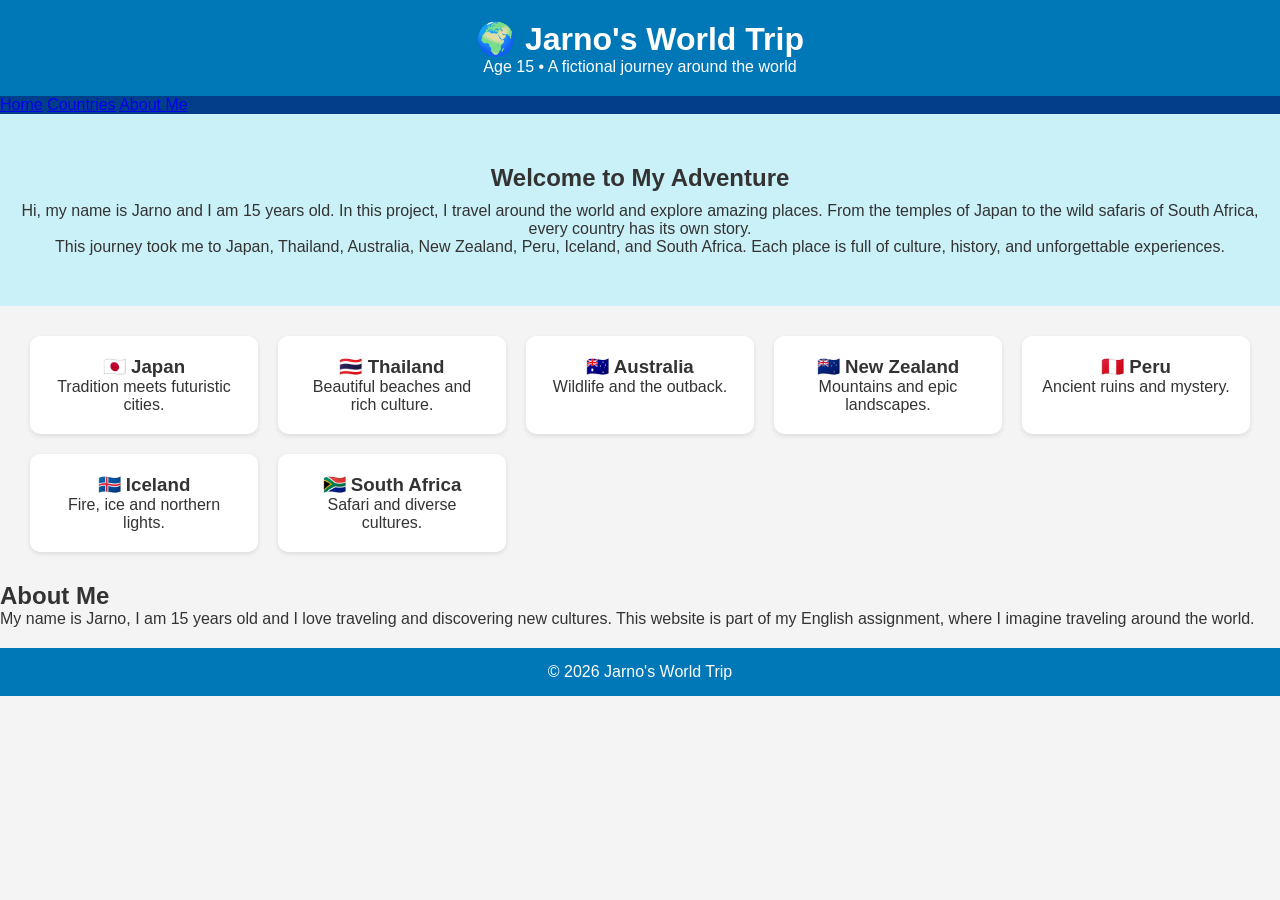
==== index.html @ e35e6f3f "Update index.html" ====
<!DOCTYPE html>
<html lang="en">
<head>
  <meta charset="UTF-8" />
  <meta name="viewport" content="width=device-width, initial-scale=1.0" />
  <title>Jarno's World Trip</title>
  <link rel="stylesheet" href="style.css" />
</head>
<body>

<header class="header">
  <h1>🌍 Jarno's World Trip</h1>
  <p>Age 15 • A fictional journey around the world</p>
</header>

<nav class="navbar">
  <a href="#">Home</a>
  <a href="#countries">Countries</a>
  <a href="#about">About Me</a>
</nav>

<section class="hero">
  <div class="hero-text">
    <h2>Welcome to My Adventure</h2>
    <p>
      Hi, my name is Jarno and I am 15 years old. In this project, I travel around the world and explore amazing places.
      From the temples of Japan to the wild safaris of South Africa, every country has its own story.
    </p>
    <p>
      This journey took me to Japan, Thailand, Australia, New Zealand, Peru, Iceland, and South Africa.
      Each place is full of culture, history, and unforgettable experiences.
    </p>
  </div>
</section>

<section id="countries" class="countries">
  <div class="card">
    <h3>🇯🇵 Japan</h3>
    <p>Tradition meets futuristic cities.</p>
  </div>

  <div class="card">
    <h3>🇹🇭 Thailand</h3>
    <p>Beautiful beaches and rich culture.</p>
  </div>

  <div class="card">
    <h3>🇦🇺 Australia</h3>
    <p>Wildlife and the outback.</p>
  </div>

  <div class="card">
    <h3>🇳🇿 New Zealand</h3>
    <p>Mountains and epic landscapes.</p>
  </div>

  <div class="card">
    <h3>🇵🇪 Peru</h3>
    <p>Ancient ruins and mystery.</p>
  </div>

  <div class="card">
    <h3>🇮🇸 Iceland</h3>
    <p>Fire, ice and northern lights.</p>
  </div>

  <div class="card">
    <h3>🇿🇦 South Africa</h3>
    <p>Safari and diverse cultures.</p>
  </div>
</section>

<section id="about" class="about">
  <h2>About Me</h2>
  <p>
    My name is Jarno, I am 15 years old and I love traveling and discovering new cultures.
    This website is part of my English assignment, where I imagine traveling around the world.
  </p>
</section>

<footer>
  <p>© 2026 Jarno's World Trip</p>
</footer>

</body>
</html>
---- style.css ----
* {
    margin: 0;
    padding: 0;
    box-sizing: border-box;
    font-family: Arial, sans-serif;
}

body {
    background-color: #f4f4f4;
    color: #333;
}

header {
    background: #0077b6;
    color: white;
    text-align: center;
    padding: 20px;
}

nav {
    background: #023e8a;
}

nav ul {
    display: flex;
    flex-wrap: wrap;
    justify-content: center;
    list-style: none;
}

nav ul li {
    margin: 10px;
}

nav ul li a {
    color: white;
    text-decoration: none;
    font-weight: bold;
}

nav ul li a:hover {
    text-decoration: underline;
}

.hero {
    text-align: center;
    padding: 50px 20px;
    background: #caf0f8;
}

.hero h2 {
    margin-bottom: 10px;
}

.countries {
    display: grid;
    grid-template-columns: repeat(auto-fit, minmax(200px, 1fr));
    gap: 20px;
    padding: 30px;
}

.card {
    background: white;
    padding: 20px;
    border-radius: 10px;
    box-shadow: 0 2px 5px rgba(0,0,0,0.1);
    text-align: center;
    transition: transform 0.2s;
}

.card:hover {
    transform: scale(1.05);
}

footer {
    text-align: center;
    padding: 15px;
    background: #0077b6;
    color: white;
    margin-top: 20px;
}
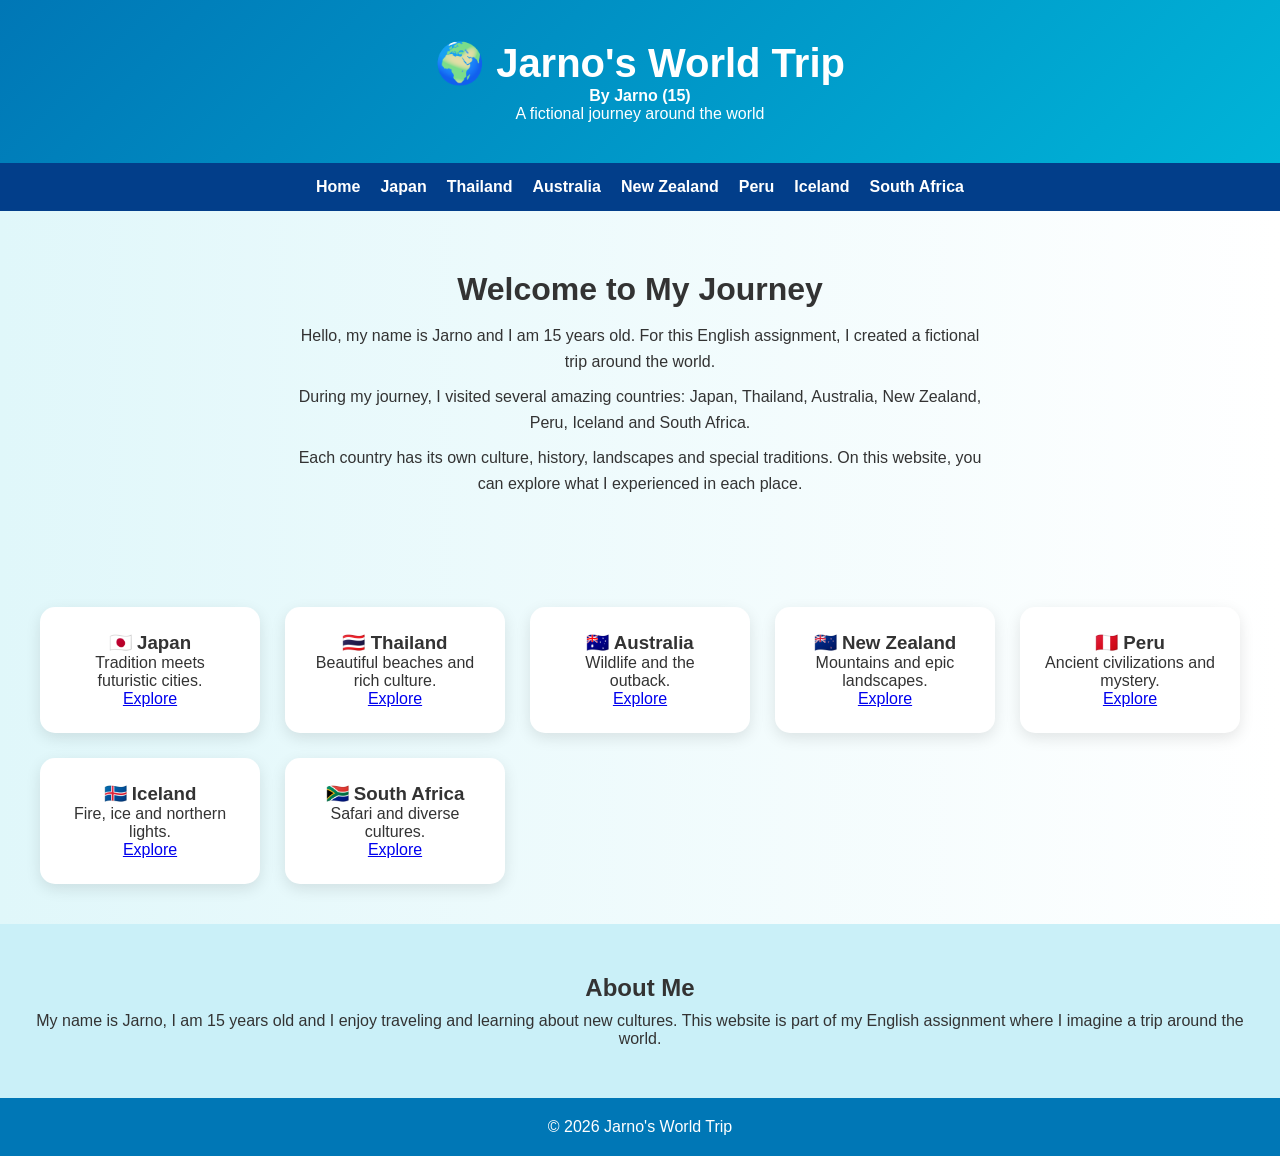
==== commit d96bfe6b: "Update index.html" ====
--- a/index.html
+++ b/index.html
@@ -1,80 +1,102 @@
 <!DOCTYPE html>
 <html lang="en">
 <head>
-  <meta charset="UTF-8" />
-  <meta name="viewport" content="width=device-width, initial-scale=1.0" />
+  <meta charset="UTF-8">
+  <meta name="viewport" content="width=device-width, initial-scale=1.0">
   <title>Jarno's World Trip</title>
-  <link rel="stylesheet" href="style.css" />
+  <link rel="stylesheet" href="style.css">
 </head>
 <body>
 
 <header class="header">
   <h1>🌍 Jarno's World Trip</h1>
-  <p>Age 15 • A fictional journey around the world</p>
+  <p><strong>By Jarno (15)</strong></p>
+  <p>A fictional journey around the world</p>
 </header>
 
 <nav class="navbar">
-  <a href="#">Home</a>
-  <a href="#countries">Countries</a>
-  <a href="#about">About Me</a>
+  <a href="/">Home</a>
+  <a href="japan/">Japan</a>
+  <a href="thailand/">Thailand</a>
+  <a href="australia/">Australia</a>
+  <a href="newzealand/">New Zealand</a>
+  <a href="peru/">Peru</a>
+  <a href="iceland/">Iceland</a>
+  <a href="southafrica/">South Africa</a>
 </nav>
 
 <section class="hero">
   <div class="hero-text">
-    <h2>Welcome to My Adventure</h2>
+    <h2>Welcome to My Journey</h2>
+    
     <p>
-      Hi, my name is Jarno and I am 15 years old. In this project, I travel around the world and explore amazing places.
-      From the temples of Japan to the wild safaris of South Africa, every country has its own story.
+      Hello, my name is Jarno and I am 15 years old. 
+      For this English assignment, I created a fictional trip around the world.
     </p>
+
     <p>
-      This journey took me to Japan, Thailand, Australia, New Zealand, Peru, Iceland, and South Africa.
-      Each place is full of culture, history, and unforgettable experiences.
+      During my journey, I visited several amazing countries: Japan, Thailand, Australia, 
+      New Zealand, Peru, Iceland and South Africa.
+    </p>
+
+    <p>
+      Each country has its own culture, history, landscapes and special traditions. 
+      On this website, you can explore what I experienced in each place.
     </p>
   </div>
 </section>
 
-<section id="countries" class="countries">
+<section class="countries">
+
   <div class="card">
     <h3>🇯🇵 Japan</h3>
     <p>Tradition meets futuristic cities.</p>
+    <a href="japan/" class="btn">Explore</a>
   </div>
 
   <div class="card">
     <h3>🇹🇭 Thailand</h3>
     <p>Beautiful beaches and rich culture.</p>
+    <a href="thailand/" class="btn">Explore</a>
   </div>
 
   <div class="card">
     <h3>🇦🇺 Australia</h3>
     <p>Wildlife and the outback.</p>
+    <a href="australia/" class="btn">Explore</a>
   </div>
 
   <div class="card">
     <h3>🇳🇿 New Zealand</h3>
     <p>Mountains and epic landscapes.</p>
+    <a href="newzealand/" class="btn">Explore</a>
   </div>
 
   <div class="card">
     <h3>🇵🇪 Peru</h3>
-    <p>Ancient ruins and mystery.</p>
+    <p>Ancient civilizations and mystery.</p>
+    <a href="peru/" class="btn">Explore</a>
   </div>
 
   <div class="card">
     <h3>🇮🇸 Iceland</h3>
     <p>Fire, ice and northern lights.</p>
+    <a href="iceland/" class="btn">Explore</a>
   </div>
 
   <div class="card">
     <h3>🇿🇦 South Africa</h3>
     <p>Safari and diverse cultures.</p>
+    <a href="southafrica/" class="btn">Explore</a>
   </div>
+
 </section>
 
-<section id="about" class="about">
+<section class="about">
   <h2>About Me</h2>
   <p>
-    My name is Jarno, I am 15 years old and I love traveling and discovering new cultures.
-    This website is part of my English assignment, where I imagine traveling around the world.
+    My name is Jarno, I am 15 years old and I enjoy traveling and learning about new cultures.
+    This website is part of my English assignment where I imagine a trip around the world.
   </p>
 </section>
 
--- a/style.css
+++ b/style.css
@@ -1,81 +1,99 @@
 * {
-    margin: 0;
-    padding: 0;
-    box-sizing: border-box;
-    font-family: Arial, sans-serif;
+  margin: 0;
+  padding: 0;
+  box-sizing: border-box;
+  font-family: 'Segoe UI', Tahoma, Geneva, Verdana, sans-serif;
 }
 
 body {
-    background-color: #f4f4f4;
-    color: #333;
+  background: linear-gradient(to right, #e0f7fa, #ffffff);
+  color: #333;
 }
 
-header {
-    background: #0077b6;
-    color: white;
-    text-align: center;
-    padding: 20px;
+.header {
+  background: linear-gradient(135deg, #0077b6, #00b4d8);
+  color: white;
+  text-align: center;
+  padding: 40px 20px;
 }
 
-nav {
-    background: #023e8a;
+.header h1 {
+  font-size: 2.5rem;
 }
 
-nav ul {
-    display: flex;
-    flex-wrap: wrap;
-    justify-content: center;
-    list-style: none;
+.navbar {
+  display: flex;
+  justify-content: center;
+  gap: 20px;
+  background: #023e8a;
+  padding: 15px;
 }
 
-nav ul li {
-    margin: 10px;
+.navbar a {
+  color: white;
+  text-decoration: none;
+  font-weight: bold;
+  transition: 0.3s;
 }
 
-nav ul li a {
-    color: white;
-    text-decoration: none;
-    font-weight: bold;
-}
-
-nav ul li a:hover {
-    text-decoration: underline;
+.navbar a:hover {
+  color: #90e0ef;
 }
 
 .hero {
-    text-align: center;
-    padding: 50px 20px;
-    background: #caf0f8;
+  padding: 60px 20px;
+  text-align: center;
+}
+
+.hero-text {
+  max-width: 700px;
+  margin: auto;
 }
 
 .hero h2 {
-    margin-bottom: 10px;
+  font-size: 2rem;
+  margin-bottom: 15px;
+}
+
+.hero p {
+  margin-bottom: 10px;
+  line-height: 1.6;
 }
 
 .countries {
-    display: grid;
-    grid-template-columns: repeat(auto-fit, minmax(200px, 1fr));
-    gap: 20px;
-    padding: 30px;
+  display: grid;
+  grid-template-columns: repeat(auto-fit, minmax(220px, 1fr));
+  gap: 25px;
+  padding: 40px;
 }
 
 .card {
-    background: white;
-    padding: 20px;
-    border-radius: 10px;
-    box-shadow: 0 2px 5px rgba(0,0,0,0.1);
-    text-align: center;
-    transition: transform 0.2s;
+  background: white;
+  padding: 25px;
+  border-radius: 15px;
+  text-align: center;
+  box-shadow: 0 5px 15px rgba(0,0,0,0.1);
+  transition: all 0.3s ease;
 }
 
 .card:hover {
-    transform: scale(1.05);
+  transform: translateY(-10px) scale(1.03);
+  box-shadow: 0 10px 25px rgba(0,0,0,0.2);
+}
+
+.about {
+  text-align: center;
+  padding: 50px 20px;
+  background: #caf0f8;
+}
+
+.about h2 {
+  margin-bottom: 10px;
 }
 
 footer {
-    text-align: center;
-    padding: 15px;
-    background: #0077b6;
-    color: white;
-    margin-top: 20px;
+  text-align: center;
+  padding: 20px;
+  background: #0077b6;
+  color: white;
 }
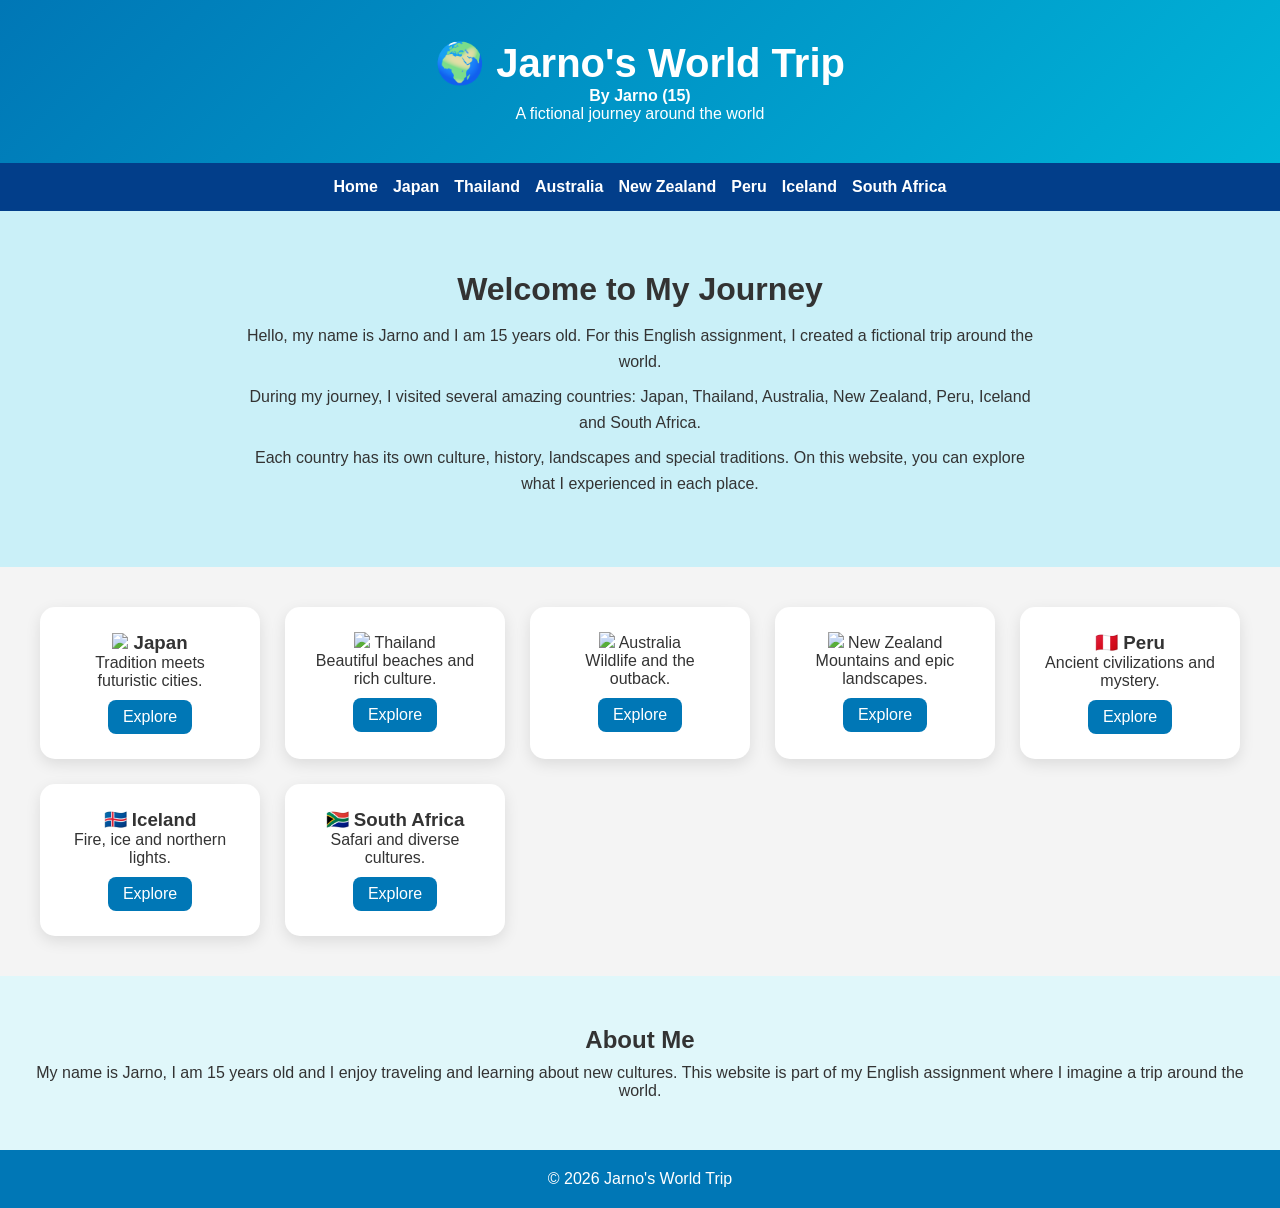
==== commit bd390fec: "Update index.html" ====
--- a/index.html
+++ b/index.html
@@ -49,25 +49,25 @@
 <section class="countries">
 
   <div class="card">
-    <h3>🇯🇵 Japan</h3>
+    <h3><img src="https://flagcdn.com/w40/jp.png"> Japan</h3>
     <p>Tradition meets futuristic cities.</p>
     <a href="japan/" class="btn">Explore</a>
   </div>
 
   <div class="card">
-    <h3>🇹🇭 Thailand</h3>
+    <img src="https://flagcdn.com/w40/th.png"> Thailand</h3>
     <p>Beautiful beaches and rich culture.</p>
     <a href="thailand/" class="btn">Explore</a>
   </div>
 
   <div class="card">
-    <h3>🇦🇺 Australia</h3>
+    <img src="https://flagcdn.com/w40/au.png"> Australia</h3>
     <p>Wildlife and the outback.</p>
     <a href="australia/" class="btn">Explore</a>
   </div>
 
   <div class="card">
-    <h3>🇳🇿 New Zealand</h3>
+    <img src="https://flagcdn.com/w40/nz.png"> New Zealand</h3>
     <p>Mountains and epic landscapes.</p>
     <a href="newzealand/" class="btn">Explore</a>
   </div>
--- a/style.css
+++ b/style.css
@@ -1,3 +1,7 @@
+/* =========================
+   GENERAL RESET
+   ========================= */
+
 * {
   margin: 0;
   padding: 0;
@@ -6,9 +10,13 @@
 }
 
 body {
-  background: linear-gradient(to right, #e0f7fa, #ffffff);
   color: #333;
-}
+  background: #f4f4f4;
+}
+
+/* =========================
+   HEADER
+   ========================= */
 
 .header {
   background: linear-gradient(135deg, #0077b6, #00b4d8);
@@ -20,11 +28,16 @@
 .header h1 {
   font-size: 2.5rem;
 }
+
+/* =========================
+   NAVBAR
+   ========================= */
 
 .navbar {
   display: flex;
   justify-content: center;
-  gap: 20px;
+  flex-wrap: wrap;
+  gap: 15px;
   background: #023e8a;
   padding: 15px;
 }
@@ -40,13 +53,18 @@
   color: #90e0ef;
 }
 
+/* =========================
+   HERO SECTION
+   ========================= */
+
 .hero {
   padding: 60px 20px;
   text-align: center;
+  background: #caf0f8;
 }
 
 .hero-text {
-  max-width: 700px;
+  max-width: 800px;
   margin: auto;
 }
 
@@ -59,6 +77,10 @@
   margin-bottom: 10px;
   line-height: 1.6;
 }
+
+/* =========================
+   CARDS GRID
+   ========================= */
 
 .countries {
   display: grid;
@@ -77,23 +99,118 @@
 }
 
 .card:hover {
-  transform: translateY(-10px) scale(1.03);
-  box-shadow: 0 10px 25px rgba(0,0,0,0.2);
-}
+  transform: translateY(-10px);
+  box-shadow: 0 15px 30px rgba(0,0,0,0.2);
+}
+
+.card ul {
+  list-style: none;
+  margin-top: 10px;
+}
+
+.card li {
+  margin: 5px 0;
+}
+
+/* =========================
+   BUTTON
+   ========================= */
+
+.btn {
+  display: inline-block;
+  margin-top: 10px;
+  padding: 8px 15px;
+  background: #0077b6;
+  color: white;
+  border-radius: 8px;
+  text-decoration: none;
+  transition: 0.3s;
+}
+
+.btn:hover {
+  background: #023e8a;
+}
+
+/* =========================
+   ABOUT SECTION
+   ========================= */
 
 .about {
   text-align: center;
   padding: 50px 20px;
-  background: #caf0f8;
+  background: #e0f7fa;
 }
 
 .about h2 {
   margin-bottom: 10px;
 }
 
+/* =========================
+   FOOTER
+   ========================= */
+
 footer {
   text-align: center;
   padding: 20px;
   background: #0077b6;
   color: white;
 }
+
+/* =========================
+   JAPAN PAGE THEME
+   ========================= */
+
+.japan {
+  background: url("https://images.unsplash.com/photo-1503899036084-c55cdd92da26?auto=format&fit=crop&w=2000&q=80")
+    no-repeat center center fixed;
+  background-size: cover;
+}
+
+/* dark overlay */
+.japan::before {
+  content: "";
+  position: fixed;
+  top: 0;
+  left: 0;
+  width: 100%;
+  height: 100%;
+  background: rgba(0,0,0,0.55);
+  z-index: -1;
+}
+
+/* JAPAN HEADER */
+.japan .header {
+  background: rgba(179, 0, 0, 0.85);
+  backdrop-filter: blur(6px);
+}
+
+/* NAV TRANSPARANT */
+.japan .navbar {
+  background: rgba(2, 62, 138, 0.85);
+  backdrop-filter: blur(6px);
+}
+
+/* DIARY STYLE */
+.diary {
+  max-width: 850px;
+  margin: 50px auto;
+  padding: 30px;
+  background: rgba(255, 255, 255, 0.92);
+  border-radius: 15px;
+  line-height: 1.8;
+  box-shadow: 0 10px 30px rgba(0,0,0,0.3);
+  border-left: 6px solid #b30000;
+}
+
+/* JAPAN CARDS GLASS EFFECT */
+.japan .card {
+  background: rgba(255, 255, 255, 0.9);
+  backdrop-filter: blur(5px);
+  border-radius: 15px;
+  transition: 0.3s;
+}
+
+.japan .card:hover {
+  transform: translateY(-8px);
+  box-shadow: 0 15px 30px rgba(0,0,0,0.4);
+}
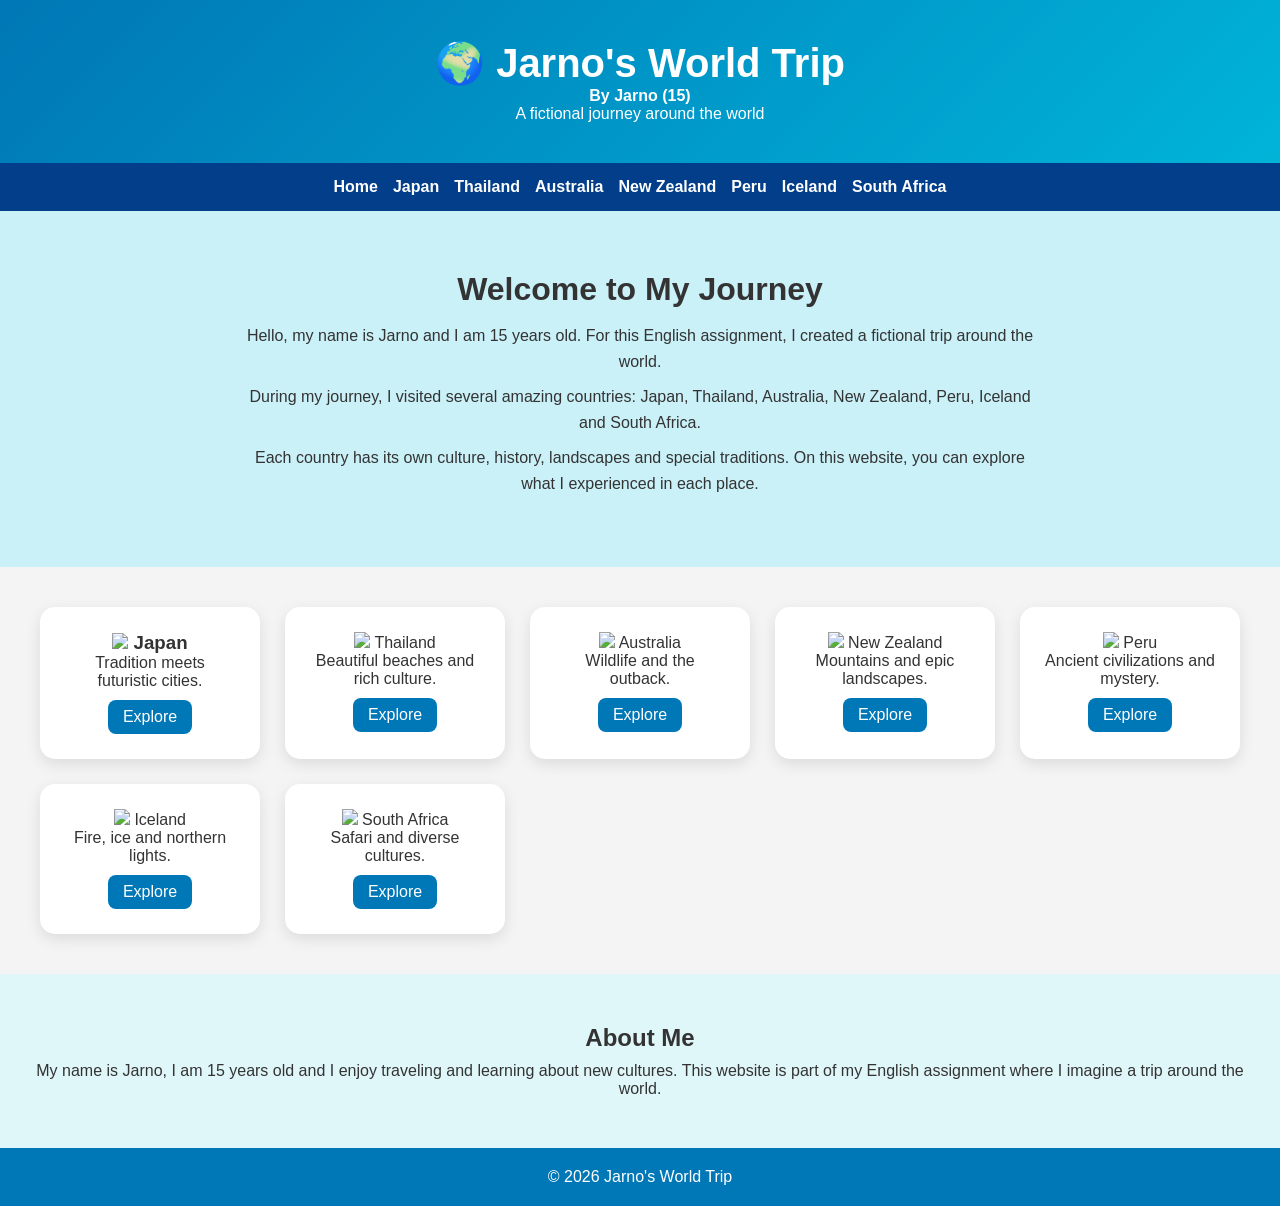
==== commit d89be553: "Update index.html" ====
--- a/index.html
+++ b/index.html
@@ -73,19 +73,19 @@
   </div>
 
   <div class="card">
-    <h3>🇵🇪 Peru</h3>
+    <img src="https://flagcdn.com/w40/pe.png"> Peru</h3>
     <p>Ancient civilizations and mystery.</p>
     <a href="peru/" class="btn">Explore</a>
   </div>
 
   <div class="card">
-    <h3>🇮🇸 Iceland</h3>
+    <img src="https://flagcdn.com/w40/is.png"> Iceland</h3>
     <p>Fire, ice and northern lights.</p>
     <a href="iceland/" class="btn">Explore</a>
   </div>
 
   <div class="card">
-    <h3>🇿🇦 South Africa</h3>
+    <img src="https://flagcdn.com/w40/za.png"> South Africa</h3>
     <p>Safari and diverse cultures.</p>
     <a href="southafrica/" class="btn">Explore</a>
   </div>
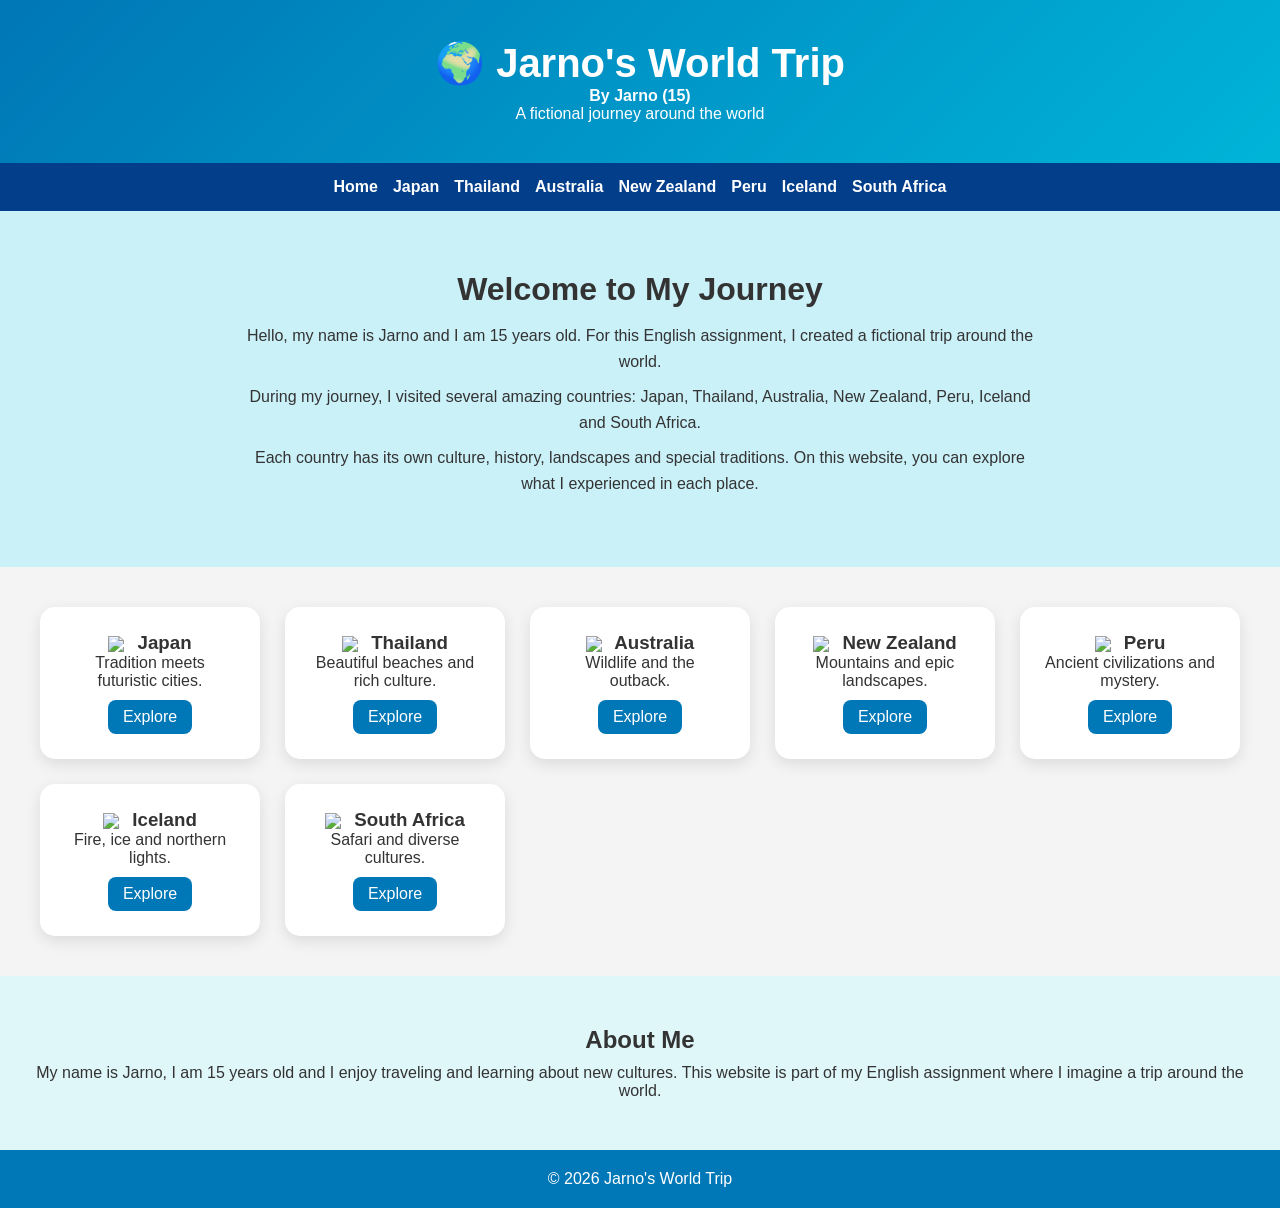
==== commit 0473446d: "Update index.html" ====
--- a/index.html
+++ b/index.html
@@ -55,37 +55,37 @@
   </div>
 
   <div class="card">
-    <img src="https://flagcdn.com/w40/th.png"> Thailand</h3>
+    <h3><img src="https://flagcdn.com/w40/th.png"> Thailand</h3>
     <p>Beautiful beaches and rich culture.</p>
     <a href="thailand/" class="btn">Explore</a>
   </div>
 
   <div class="card">
-    <img src="https://flagcdn.com/w40/au.png"> Australia</h3>
+    <h3><img src="https://flagcdn.com/w40/au.png"> Australia</h3>
     <p>Wildlife and the outback.</p>
     <a href="australia/" class="btn">Explore</a>
   </div>
 
   <div class="card">
-    <img src="https://flagcdn.com/w40/nz.png"> New Zealand</h3>
+    <h3><img src="https://flagcdn.com/w40/nz.png"> New Zealand</h3>
     <p>Mountains and epic landscapes.</p>
     <a href="newzealand/" class="btn">Explore</a>
   </div>
 
   <div class="card">
-    <img src="https://flagcdn.com/w40/pe.png"> Peru</h3>
+    <h3><img src="https://flagcdn.com/w40/pe.png"> Peru</h3>
     <p>Ancient civilizations and mystery.</p>
     <a href="peru/" class="btn">Explore</a>
   </div>
 
   <div class="card">
-    <img src="https://flagcdn.com/w40/is.png"> Iceland</h3>
+    <h3><img src="https://flagcdn.com/w40/is.png"> Iceland</h3>
     <p>Fire, ice and northern lights.</p>
     <a href="iceland/" class="btn">Explore</a>
   </div>
 
   <div class="card">
-    <img src="https://flagcdn.com/w40/za.png"> South Africa</h3>
+    <h3><img src="https://flagcdn.com/w40/za.png"> South Africa</h3>
     <p>Safari and diverse cultures.</p>
     <a href="southafrica/" class="btn">Explore</a>
   </div>
--- a/style.css
+++ b/style.css
@@ -214,3 +214,10 @@
   transform: translateY(-8px);
   box-shadow: 0 15px 30px rgba(0,0,0,0.4);
 }
+
+.card h3 img {
+  width: 24px;
+  height: auto;
+  margin-right: 8px;
+  vertical-align: middle;
+}
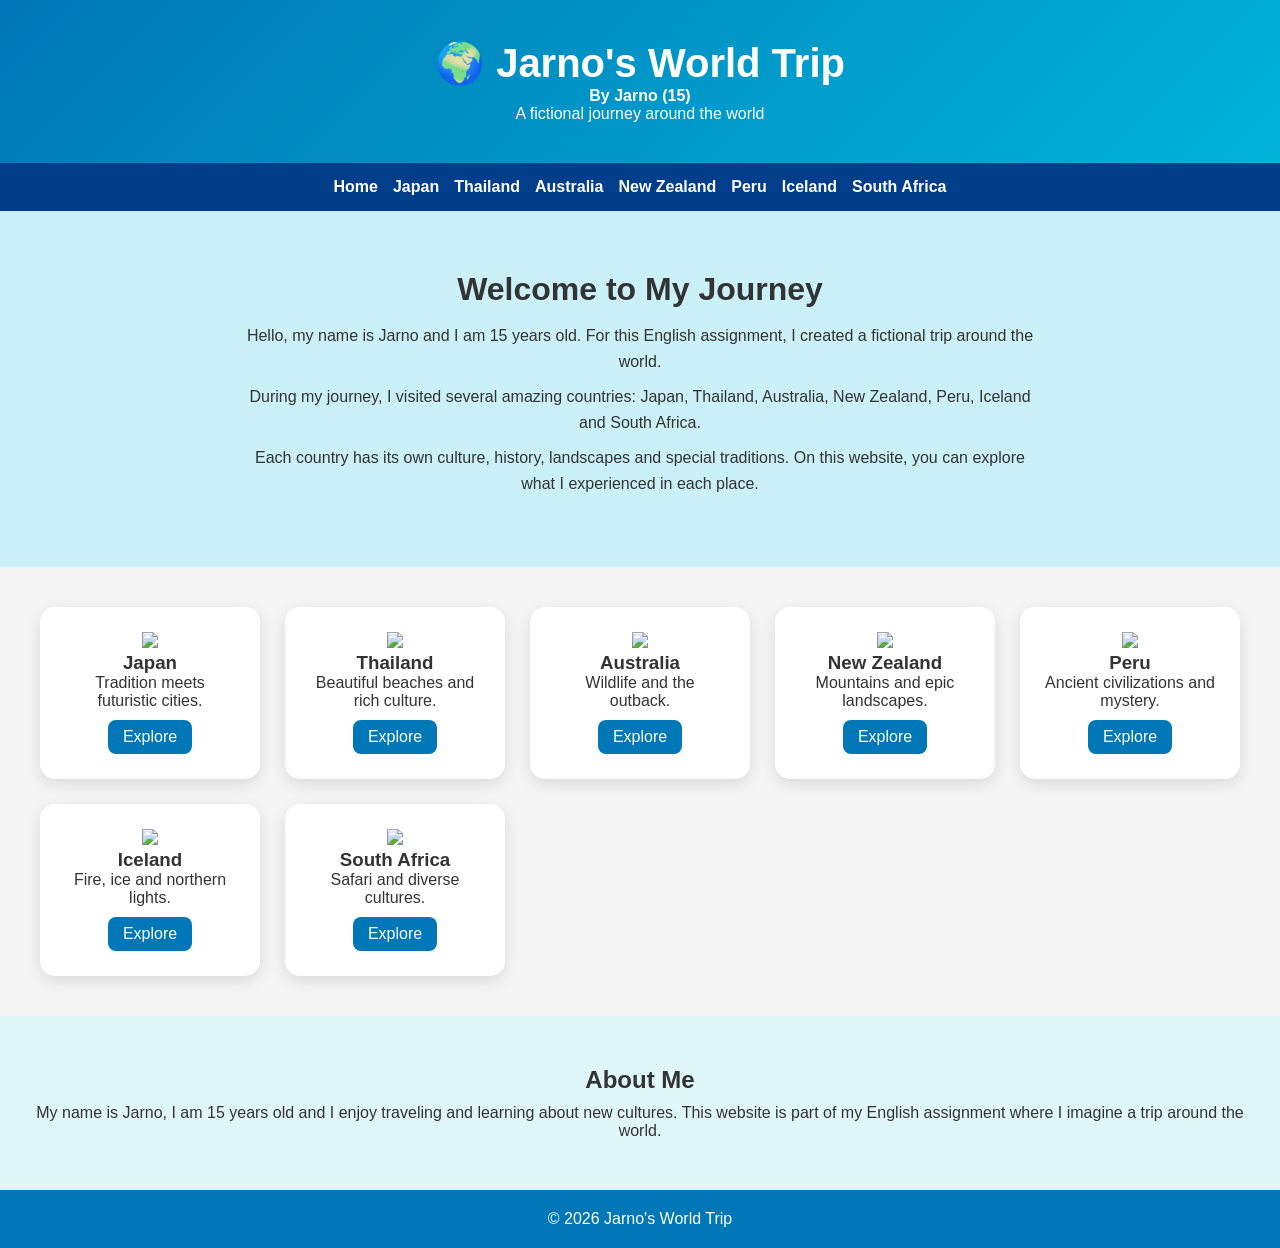
==== commit 9cd45b10: "Update index.html" ====
--- a/index.html
+++ b/index.html
@@ -15,7 +15,7 @@
 </header>
 
 <nav class="navbar">
-  <a href="/">Home</a>
+  <a href="index.html">Home</a>
   <a href="japan/">Japan</a>
   <a href="thailand/">Thailand</a>
   <a href="australia/">Australia</a>
@@ -28,19 +28,19 @@
 <section class="hero">
   <div class="hero-text">
     <h2>Welcome to My Journey</h2>
-    
+
     <p>
-      Hello, my name is Jarno and I am 15 years old. 
+      Hello, my name is Jarno and I am 15 years old.
       For this English assignment, I created a fictional trip around the world.
     </p>
 
     <p>
-      During my journey, I visited several amazing countries: Japan, Thailand, Australia, 
-      New Zealand, Peru, Iceland and South Africa.
+      During my journey, I visited several amazing countries:
+      Japan, Thailand, Australia, New Zealand, Peru, Iceland and South Africa.
     </p>
 
     <p>
-      Each country has its own culture, history, landscapes and special traditions. 
+      Each country has its own culture, history, landscapes and special traditions.
       On this website, you can explore what I experienced in each place.
     </p>
   </div>
@@ -49,43 +49,50 @@
 <section class="countries">
 
   <div class="card">
-    <h3><img src="https://flagcdn.com/w40/jp.png"> Japan</h3>
+    <img src="https://flagcdn.com/w80/jp.png" class="flag">
+    <h3>Japan</h3>
     <p>Tradition meets futuristic cities.</p>
     <a href="japan/" class="btn">Explore</a>
   </div>
 
   <div class="card">
-    <h3><img src="https://flagcdn.com/w40/th.png"> Thailand</h3>
+    <img src="https://flagcdn.com/w80/th.png" class="flag">
+    <h3>Thailand</h3>
     <p>Beautiful beaches and rich culture.</p>
     <a href="thailand/" class="btn">Explore</a>
   </div>
 
   <div class="card">
-    <h3><img src="https://flagcdn.com/w40/au.png"> Australia</h3>
+    <img src="https://flagcdn.com/w80/au.png" class="flag">
+    <h3>Australia</h3>
     <p>Wildlife and the outback.</p>
     <a href="australia/" class="btn">Explore</a>
   </div>
 
   <div class="card">
-    <h3><img src="https://flagcdn.com/w40/nz.png"> New Zealand</h3>
+    <img src="https://flagcdn.com/w80/nz.png" class="flag">
+    <h3>New Zealand</h3>
     <p>Mountains and epic landscapes.</p>
     <a href="newzealand/" class="btn">Explore</a>
   </div>
 
   <div class="card">
-    <h3><img src="https://flagcdn.com/w40/pe.png"> Peru</h3>
+    <img src="https://flagcdn.com/w80/pe.png" class="flag">
+    <h3>Peru</h3>
     <p>Ancient civilizations and mystery.</p>
     <a href="peru/" class="btn">Explore</a>
   </div>
 
   <div class="card">
-    <h3><img src="https://flagcdn.com/w40/is.png"> Iceland</h3>
+    <img src="https://flagcdn.com/w80/is.png" class="flag">
+    <h3>Iceland</h3>
     <p>Fire, ice and northern lights.</p>
     <a href="iceland/" class="btn">Explore</a>
   </div>
 
   <div class="card">
-    <h3><img src="https://flagcdn.com/w40/za.png"> South Africa</h3>
+    <img src="https://flagcdn.com/w80/za.png" class="flag">
+    <h3>South Africa</h3>
     <p>Safari and diverse cultures.</p>
     <a href="southafrica/" class="btn">Explore</a>
   </div>
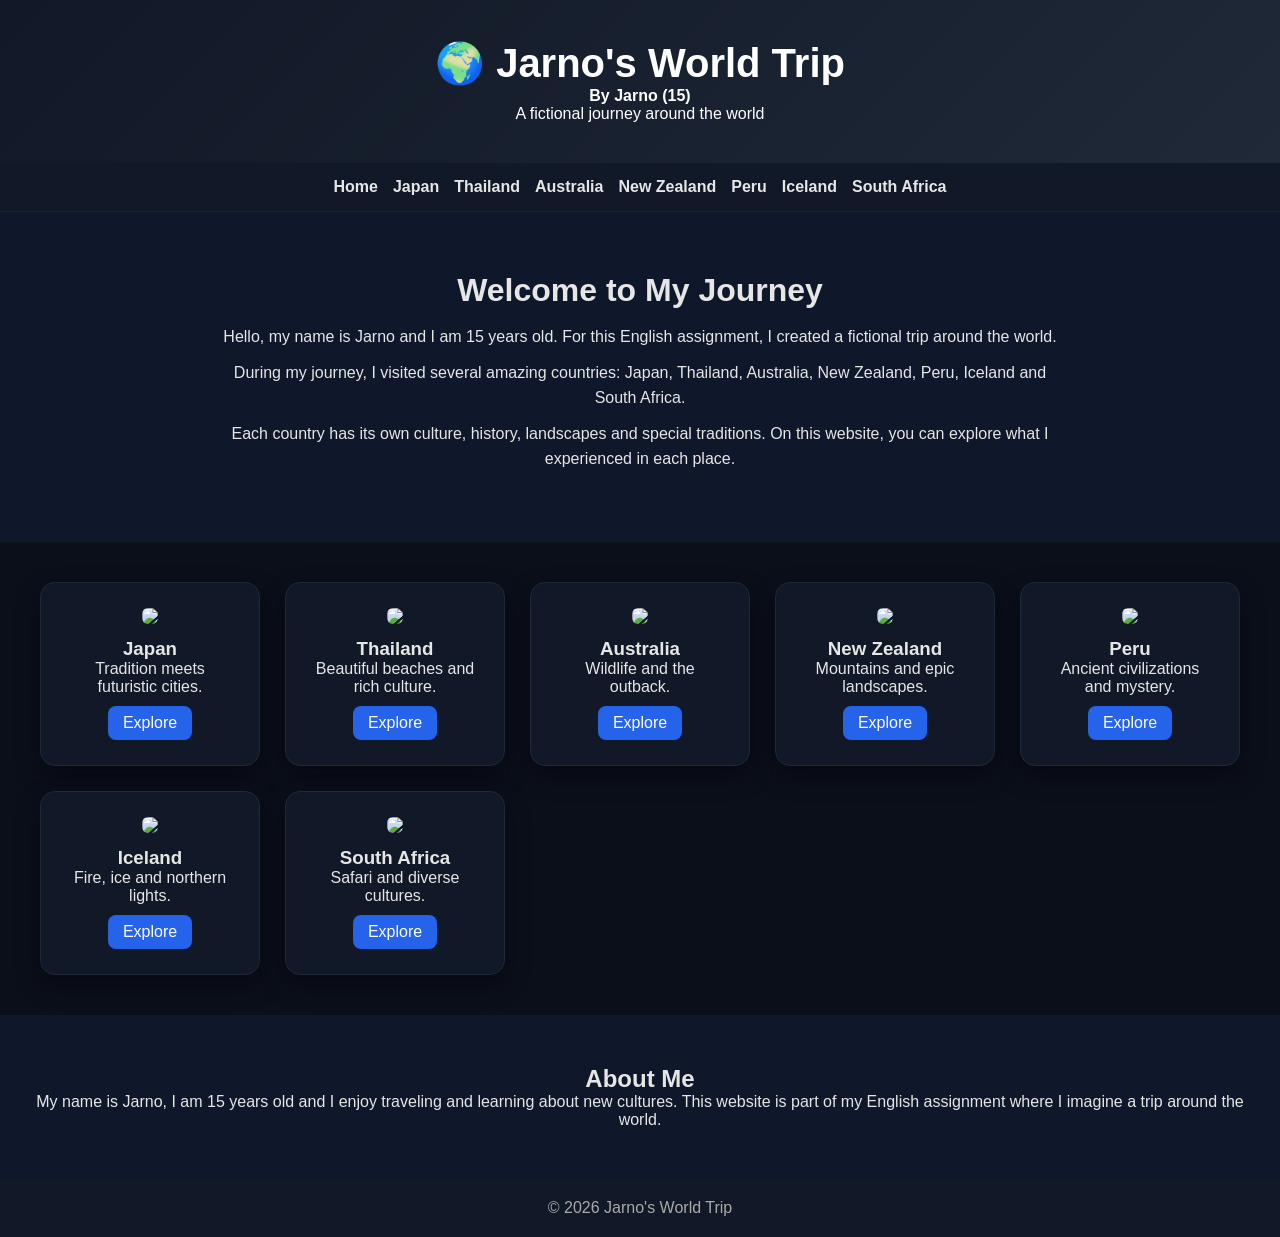
==== commit f39ec4c0: "Fix Home link in navigation bar" ====
--- a/index.html
+++ b/index.html
@@ -15,7 +15,7 @@
 </header>
 
 <nav class="navbar">
-  <a href="index.html">Home</a>
+  <a href="">Home</a>
   <a href="japan/">Japan</a>
   <a href="thailand/">Thailand</a>
   <a href="australia/">Australia</a>
--- a/style.css
+++ b/style.css
@@ -1,5 +1,5 @@
 /* =========================
-   GENERAL RESET
+   RESET
    ========================= */
 
 * {
@@ -10,8 +10,8 @@
 }
 
 body {
-  color: #333;
-  background: #f4f4f4;
+  background: #0b0f1a;
+  color: #e6e6e6;
 }
 
 /* =========================
@@ -19,7 +19,7 @@
    ========================= */
 
 .header {
-  background: linear-gradient(135deg, #0077b6, #00b4d8);
+  background: linear-gradient(135deg, #111827, #1f2937);
   color: white;
   text-align: center;
   padding: 40px 20px;
@@ -38,33 +38,34 @@
   justify-content: center;
   flex-wrap: wrap;
   gap: 15px;
-  background: #023e8a;
+  background: #111827;
   padding: 15px;
+  border-bottom: 1px solid #222;
 }
 
 .navbar a {
-  color: white;
+  color: #e6e6e6;
   text-decoration: none;
   font-weight: bold;
   transition: 0.3s;
 }
 
 .navbar a:hover {
-  color: #90e0ef;
-}
-
-/* =========================
-   HERO SECTION
+  color: #60a5fa;
+}
+
+/* =========================
+   HERO
    ========================= */
 
 .hero {
   padding: 60px 20px;
   text-align: center;
-  background: #caf0f8;
+  background: #0f172a;
 }
 
 .hero-text {
-  max-width: 800px;
+  max-width: 850px;
   margin: auto;
 }
 
@@ -79,7 +80,7 @@
 }
 
 /* =========================
-   CARDS GRID
+   GRID
    ========================= */
 
 .countries {
@@ -89,27 +90,35 @@
   padding: 40px;
 }
 
+/* =========================
+   CARDS
+   ========================= */
+
 .card {
-  background: white;
+  background: #111827;
   padding: 25px;
   border-radius: 15px;
   text-align: center;
-  box-shadow: 0 5px 15px rgba(0,0,0,0.1);
-  transition: all 0.3s ease;
+  box-shadow: 0 10px 25px rgba(0,0,0,0.4);
+  border: 1px solid #1f2937;
+  transition: 0.3s;
 }
 
 .card:hover {
   transform: translateY(-10px);
-  box-shadow: 0 15px 30px rgba(0,0,0,0.2);
-}
-
-.card ul {
-  list-style: none;
-  margin-top: 10px;
-}
-
-.card li {
-  margin: 5px 0;
+  border-color: #3b82f6;
+  box-shadow: 0 15px 30px rgba(0,0,0,0.5);
+}
+
+/* =========================
+   FLAGS
+   ========================= */
+
+.flag {
+  width: 60px;
+  height: auto;
+  margin-bottom: 10px;
+  border-radius: 6px;
 }
 
 /* =========================
@@ -120,7 +129,7 @@
   display: inline-block;
   margin-top: 10px;
   padding: 8px 15px;
-  background: #0077b6;
+  background: #2563eb;
   color: white;
   border-radius: 8px;
   text-decoration: none;
@@ -128,21 +137,32 @@
 }
 
 .btn:hover {
-  background: #023e8a;
-}
-
-/* =========================
-   ABOUT SECTION
+  background: #1d4ed8;
+}
+
+/* =========================
+   LISTS
+   ========================= */
+
+.card ul {
+  list-style: none;
+  margin-top: 10px;
+  padding-left: 0;
+}
+
+.card li {
+  margin: 6px 0;
+  color: #d1d5db;
+}
+
+/* =========================
+   ABOUT
    ========================= */
 
 .about {
   text-align: center;
   padding: 50px 20px;
-  background: #e0f7fa;
-}
-
-.about h2 {
-  margin-bottom: 10px;
+  background: #0f172a;
 }
 
 /* =========================
@@ -152,12 +172,12 @@
 footer {
   text-align: center;
   padding: 20px;
-  background: #0077b6;
-  color: white;
-}
-
-/* =========================
-   JAPAN PAGE THEME
+  background: #111827;
+  color: #aaa;
+}
+
+/* =========================
+   JAPAN BACKGROUND
    ========================= */
 
 .japan {
@@ -178,46 +198,201 @@
   z-index: -1;
 }
 
-/* JAPAN HEADER */
+/* =========================
+   JAPAN HEADER
+   ========================= */
+
 .japan .header {
   background: rgba(179, 0, 0, 0.85);
   backdrop-filter: blur(6px);
 }
 
-/* NAV TRANSPARANT */
+/* =========================
+   JAPAN NAV
+   ========================= */
+
 .japan .navbar {
-  background: rgba(2, 62, 138, 0.85);
-  backdrop-filter: blur(6px);
-}
-
-/* DIARY STYLE */
+  background: rgba(17, 24, 39, 0.85);
+  backdrop-filter: blur(6px);
+}
+
+/* =========================
+   JAPAN CARDS
+   ========================= */
+
+.japan .card {
+  background: rgba(17, 24, 39, 0.92);
+  color: #e6e6e6;
+  border: 1px solid #2b2f3a;
+  backdrop-filter: blur(6px);
+}
+
+.japan .card:hover {
+  border-color: #ef4444;
+}
+
+/* =========================
+   JAPAN DIARY FIX
+   ========================= */
+
 .diary {
   max-width: 850px;
   margin: 50px auto;
   padding: 30px;
-  background: rgba(255, 255, 255, 0.92);
+  background: rgba(17, 24, 39, 0.92);
+  color: #e6e6e6;
   border-radius: 15px;
   line-height: 1.8;
-  box-shadow: 0 10px 30px rgba(0,0,0,0.3);
-  border-left: 6px solid #b30000;
-}
-
-/* JAPAN CARDS GLASS EFFECT */
-.japan .card {
-  background: rgba(255, 255, 255, 0.9);
-  backdrop-filter: blur(5px);
+  box-shadow: 0 10px 30px rgba(0,0,0,0.5);
+  border-left: 6px solid #ef4444;
+  backdrop-filter: blur(6px);
+}
+
+/* =========================
+   THAILAND BACKGROUND
+   ========================= */
+
+.thailand {
+  background: url("https://images.unsplash.com/photo-1528181304800-259b08848526?auto=format&fit=crop&w=2000&q=80")
+    no-repeat center center fixed;
+  background-size: cover;
+}
+
+/* dark tropical overlay */
+.thailand::before {
+  content: "";
+  position: fixed;
+  top: 0;
+  left: 0;
+  width: 100%;
+  height: 100%;
+  background: rgba(10, 10, 10, 0.55);
+  z-index: -1;
+}
+
+/* =========================
+   THAILAND HEADER (GOLD STYLE)
+   ========================= */
+
+.thailand .header {
+  background: rgba(212, 175, 55, 0.85); /* gold */
+  color: #111;
+  backdrop-filter: blur(6px);
+}
+
+/* =========================
+   THAILAND NAV (DARK GOLD TOUCH)
+   ========================= */
+
+.thailand .navbar {
+  background: rgba(17, 24, 39, 0.85);
+  backdrop-filter: blur(6px);
+}
+
+/* =========================
+   THAILAND CARDS (TROPICAL GLASS)
+   ========================= */
+
+.thailand .card {
+  background: rgba(17, 24, 39, 0.90);
+  color: #e6e6e6;
+  border: 1px solid rgba(212, 175, 55, 0.3);
+  backdrop-filter: blur(6px);
+}
+
+.thailand .card:hover {
+  border-color: #fbbf24;
+  box-shadow: 0 15px 30px rgba(0,0,0,0.5);
+}
+
+/* =========================
+   THAILAND DIARY (SAME STYLE BUT GOLD ACCENT)
+   ========================= */
+
+.thailand .diary {
+  max-width: 850px;
+  margin: 50px auto;
+  padding: 30px;
+  background: rgba(17, 24, 39, 0.92);
+  color: #e6e6e6;
   border-radius: 15px;
-  transition: 0.3s;
-}
-
-.japan .card:hover {
-  transform: translateY(-8px);
-  box-shadow: 0 15px 30px rgba(0,0,0,0.4);
-}
-
-.card h3 img {
-  width: 24px;
-  height: auto;
-  margin-right: 8px;
-  vertical-align: middle;
-}
+  line-height: 1.8;
+  box-shadow: 0 10px 30px rgba(0,0,0,0.5);
+  border-left: 6px solid #d4af37;
+  backdrop-filter: blur(6px);
+}
+
+/* =========================
+   AUSTRALIA BACKGROUND
+   ========================= */
+
+.australia {
+  background: url("https://images.unsplash.com/photo-1500530855697-b586d89ba3ee?auto=format&fit=crop&w=2000&q=80")
+    no-repeat center center fixed;
+  background-size: cover;
+}
+
+/* dark cinematic overlay */
+.australia::before {
+  content: "";
+  position: fixed;
+  inset: 0;
+  background: rgba(0,0,0,0.55);
+  z-index: -1;
+}
+
+/* =========================
+   AUSTRALIA HEADER
+   (warm sunset / outback vibe)
+   ========================= */
+
+.australia .header {
+  background: linear-gradient(
+    135deg,
+    rgba(255, 102, 0, 0.85),
+    rgba(17, 24, 39, 0.85)
+  );
+  backdrop-filter: blur(6px);
+}
+
+/* =========================
+   AUSTRALIA NAV
+   ========================= */
+
+.australia .navbar {
+  background: rgba(17, 24, 39, 0.85);
+  backdrop-filter: blur(6px);
+}
+
+/* =========================
+   AUSTRALIA CARDS
+   ========================= */
+
+.australia .card {
+  background: rgba(17, 24, 39, 0.92);
+  border: 1px solid rgba(255, 102, 0, 0.25);
+  color: #e6e6e6;
+  backdrop-filter: blur(6px);
+}
+
+.australia .card:hover {
+  border-color: #ff7a18;
+  box-shadow: 0 15px 30px rgba(0,0,0,0.5);
+}
+
+/* =========================
+   AUSTRALIA DIARY
+   ========================= */
+
+.australia .diary {
+  max-width: 850px;
+  margin: 50px auto;
+  padding: 30px;
+  background: rgba(17, 24, 39, 0.92);
+  color: #e6e6e6;
+  border-radius: 15px;
+  line-height: 1.8;
+  box-shadow: 0 10px 30px rgba(0,0,0,0.5);
+  border-left: 6px solid #ff7a18;
+  backdrop-filter: blur(6px);
+}
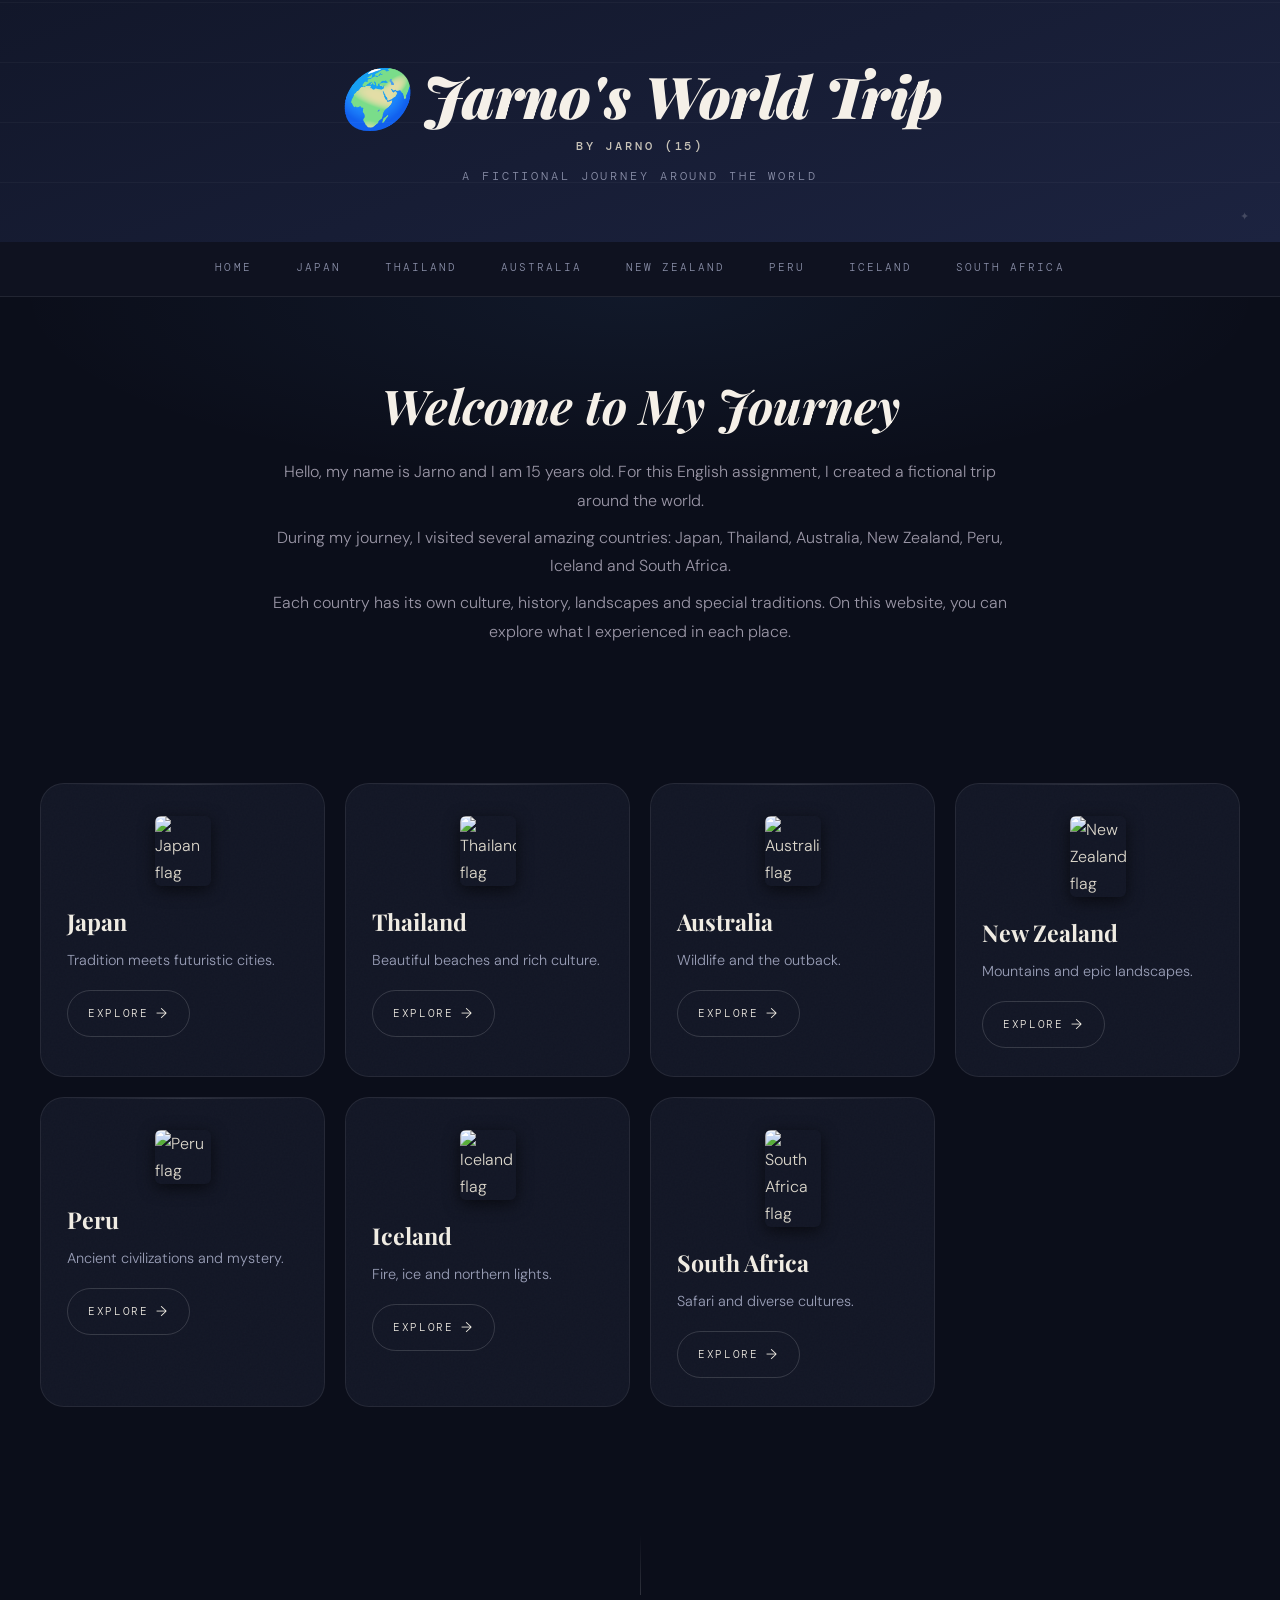
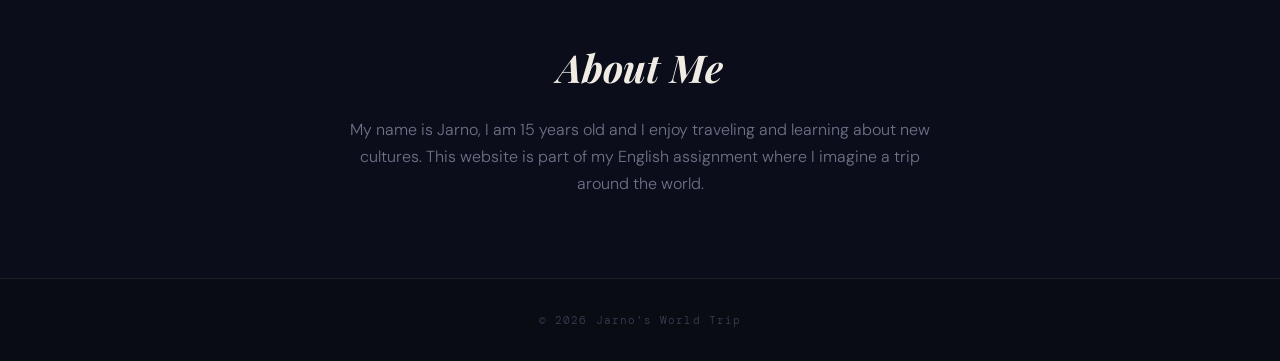
==== commit 8d1b8943: "Update index.html" ====
--- a/index.html
+++ b/index.html
@@ -8,108 +8,97 @@
 </head>
 <body>
 
-<header class="header">
-  <h1>🌍 Jarno's World Trip</h1>
-  <p><strong>By Jarno (15)</strong></p>
-  <p>A fictional journey around the world</p>
-</header>
+  <header class="header">
+    <h1>🌍 Jarno's World Trip</h1>
+    <p><strong>By Jarno (15)</strong></p>
+    <p>A fictional journey around the world</p>
+  </header>
 
-<nav class="navbar">
-  <a href="">Home</a>
-  <a href="japan/">Japan</a>
-  <a href="thailand/">Thailand</a>
-  <a href="australia/">Australia</a>
-  <a href="newzealand/">New Zealand</a>
-  <a href="peru/">Peru</a>
-  <a href="iceland/">Iceland</a>
-  <a href="southafrica/">South Africa</a>
-</nav>
+  <nav class="navbar">
+    <a href="">Home</a>
+    <a href="japan/">Japan</a>
+    <a href="thailand/">Thailand</a>
+    <a href="australia/">Australia</a>
+    <a href="newzealand/">New Zealand</a>
+    <a href="peru/">Peru</a>
+    <a href="iceland/">Iceland</a>
+    <a href="southafrica/">South Africa</a>
+  </nav>
 
-<section class="hero">
-  <div class="hero-text">
-    <h2>Welcome to My Journey</h2>
+  <section class="hero">
+    <div class="hero-text">
+      <h2>Welcome to My Journey</h2>
+      <p>Hello, my name is Jarno and I am 15 years old.
+         For this English assignment, I created a fictional trip around the world.</p>
+      <p>During my journey, I visited several amazing countries:
+         Japan, Thailand, Australia, New Zealand, Peru, Iceland and South Africa.</p>
+      <p>Each country has its own culture, history, landscapes and special traditions.
+         On this website, you can explore what I experienced in each place.</p>
+    </div>
+  </section>
 
-    <p>
-      Hello, my name is Jarno and I am 15 years old.
-      For this English assignment, I created a fictional trip around the world.
-    </p>
+  <section class="countries">
 
-    <p>
-      During my journey, I visited several amazing countries:
-      Japan, Thailand, Australia, New Zealand, Peru, Iceland and South Africa.
-    </p>
+    <div class="card">
+      <img src="https://flagcdn.com/w80/jp.png" class="flag" alt="Japan flag">
+      <h3>Japan</h3>
+      <p>Tradition meets futuristic cities.</p>
+      <a href="japan/" class="btn">Explore</a>
+    </div>
 
-    <p>
-      Each country has its own culture, history, landscapes and special traditions.
-      On this website, you can explore what I experienced in each place.
-    </p>
-  </div>
-</section>
+    <div class="card">
+      <img src="https://flagcdn.com/w80/th.png" class="flag" alt="Thailand flag">
+      <h3>Thailand</h3>
+      <p>Beautiful beaches and rich culture.</p>
+      <a href="thailand/" class="btn">Explore</a>
+    </div>
 
-<section class="countries">
+    <div class="card">
+      <img src="https://flagcdn.com/w80/au.png" class="flag" alt="Australia flag">
+      <h3>Australia</h3>
+      <p>Wildlife and the outback.</p>
+      <a href="australia/" class="btn">Explore</a>
+    </div>
 
-  <div class="card">
-    <img src="https://flagcdn.com/w80/jp.png" class="flag">
-    <h3>Japan</h3>
-    <p>Tradition meets futuristic cities.</p>
-    <a href="japan/" class="btn">Explore</a>
-  </div>
+    <div class="card">
+      <img src="https://flagcdn.com/w80/nz.png" class="flag" alt="New Zealand flag">
+      <h3>New Zealand</h3>
+      <p>Mountains and epic landscapes.</p>
+      <a href="newzealand/" class="btn">Explore</a>
+    </div>
 
-  <div class="card">
-    <img src="https://flagcdn.com/w80/th.png" class="flag">
-    <h3>Thailand</h3>
-    <p>Beautiful beaches and rich culture.</p>
-    <a href="thailand/" class="btn">Explore</a>
-  </div>
+    <div class="card">
+      <img src="https://flagcdn.com/w80/pe.png" class="flag" alt="Peru flag">
+      <h3>Peru</h3>
+      <p>Ancient civilizations and mystery.</p>
+      <a href="peru/" class="btn">Explore</a>
+    </div>
 
-  <div class="card">
-    <img src="https://flagcdn.com/w80/au.png" class="flag">
-    <h3>Australia</h3>
-    <p>Wildlife and the outback.</p>
-    <a href="australia/" class="btn">Explore</a>
-  </div>
+    <div class="card">
+      <img src="https://flagcdn.com/w80/is.png" class="flag" alt="Iceland flag">
+      <h3>Iceland</h3>
+      <p>Fire, ice and northern lights.</p>
+      <a href="iceland/" class="btn">Explore</a>
+    </div>
 
-  <div class="card">
-    <img src="https://flagcdn.com/w80/nz.png" class="flag">
-    <h3>New Zealand</h3>
-    <p>Mountains and epic landscapes.</p>
-    <a href="newzealand/" class="btn">Explore</a>
-  </div>
+    <div class="card">
+      <img src="https://flagcdn.com/w80/za.png" class="flag" alt="South Africa flag">
+      <h3>South Africa</h3>
+      <p>Safari and diverse cultures.</p>
+      <a href="southafrica/" class="btn">Explore</a>
+    </div>
 
-  <div class="card">
-    <img src="https://flagcdn.com/w80/pe.png" class="flag">
-    <h3>Peru</h3>
-    <p>Ancient civilizations and mystery.</p>
-    <a href="peru/" class="btn">Explore</a>
-  </div>
+  </section>
 
-  <div class="card">
-    <img src="https://flagcdn.com/w80/is.png" class="flag">
-    <h3>Iceland</h3>
-    <p>Fire, ice and northern lights.</p>
-    <a href="iceland/" class="btn">Explore</a>
-  </div>
+  <section class="about">
+    <h2>About Me</h2>
+    <p>My name is Jarno, I am 15 years old and I enjoy traveling and learning about new cultures.
+       This website is part of my English assignment where I imagine a trip around the world.</p>
+  </section>
 
-  <div class="card">
-    <img src="https://flagcdn.com/w80/za.png" class="flag">
-    <h3>South Africa</h3>
-    <p>Safari and diverse cultures.</p>
-    <a href="southafrica/" class="btn">Explore</a>
-  </div>
-
-</section>
-
-<section class="about">
-  <h2>About Me</h2>
-  <p>
-    My name is Jarno, I am 15 years old and I enjoy traveling and learning about new cultures.
-    This website is part of my English assignment where I imagine a trip around the world.
-  </p>
-</section>
-
-<footer>
-  <p>© 2026 Jarno's World Trip</p>
-</footer>
+  <footer>
+    <p>© 2026 Jarno's World Trip</p>
+  </footer>
 
 </body>
 </html>
--- a/style.css
+++ b/style.css
@@ -1,17 +1,54 @@
+/* =============================================================
+   TRAVEL JOURNAL — EDITORIAL STYLESHEET
+   Aesthetic: Dark editorial magazine × cartographic luxury
+   ============================================================= */
+
+@import url('https://fonts.googleapis.com/css2?family=Playfair+Display:ital,wght@0,400;0,700;0,900;1,400;1,700&family=DM+Sans:wght@300;400;500&family=DM+Mono:wght@400;500&display=swap');
+
+/* =========================
+   CSS VARIABLES
+   ========================= */
+
+:root {
+  --ink:        #0d0d0f;
+  --paper:      #f5f0e8;
+  --midnight:   #0b0e1a;
+  --dim:        #1a1d2e;
+  --muted:      #8a8fa8;
+  --ghost:      rgba(255,255,255,0.06);
+  --border:     rgba(255,255,255,0.08);
+  --radius-sm:  6px;
+  --radius-md:  14px;
+  --radius-lg:  24px;
+  --font-head:  'Playfair Display', Georgia, serif;
+  --font-body:  'DM Sans', sans-serif;
+  --font-mono:  'DM Mono', monospace;
+  --ease-out:   cubic-bezier(0.22, 1, 0.36, 1);
+}
+
 /* =========================
    RESET
    ========================= */
 
-* {
+*, *::before, *::after {
   margin: 0;
   padding: 0;
   box-sizing: border-box;
-  font-family: 'Segoe UI', Tahoma, Geneva, Verdana, sans-serif;
+}
+
+html {
+  scroll-behavior: smooth;
+  -webkit-font-smoothing: antialiased;
 }
 
 body {
-  background: #0b0f1a;
-  color: #e6e6e6;
+  background: var(--midnight);
+  color: #ddd8cc;
+  font-family: var(--font-body);
+  font-weight: 300;
+  font-size: 16px;
+  line-height: 1.7;
+  overflow-x: hidden;
 }
 
 /* =========================
@@ -19,14 +56,65 @@
    ========================= */
 
 .header {
-  background: linear-gradient(135deg, #111827, #1f2937);
-  color: white;
+  position: relative;
+  background: linear-gradient(160deg, #12172a 0%, #1c2340 100%);
+  color: #f5f0e8;
   text-align: center;
-  padding: 40px 20px;
+  padding: 64px 24px 56px;
+  overflow: hidden;
+}
+
+/* Decorative ruled lines */
+.header::before {
+  content: '';
+  position: absolute;
+  inset: 0;
+  background:
+    repeating-linear-gradient(
+      0deg,
+      transparent,
+      transparent 59px,
+      rgba(255,255,255,0.035) 59px,
+      rgba(255,255,255,0.035) 60px
+    );
+  pointer-events: none;
+}
+
+/* Corner ornament */
+.header::after {
+  content: '✦';
+  position: absolute;
+  bottom: 16px;
+  right: 28px;
+  font-size: 0.7rem;
+  color: rgba(255,255,255,0.18);
+  letter-spacing: 0.3em;
 }
 
 .header h1 {
-  font-size: 2.5rem;
+  font-family: var(--font-head);
+  font-size: clamp(2rem, 5vw, 3.6rem);
+  font-weight: 900;
+  font-style: italic;
+  letter-spacing: -0.01em;
+  line-height: 1.1;
+  color: #f5f0e8;
+}
+
+.header p,
+.header .subtitle {
+  font-family: var(--font-mono);
+  font-size: 0.72rem;
+  letter-spacing: 0.25em;
+  text-transform: uppercase;
+  color: var(--muted);
+  margin-top: 10px;
+}
+
+/* strong inside header should stay light, not bold-dark */
+.header p strong {
+  font-weight: 500;
+  color: #c8c3b8;
 }
 
 /* =========================
@@ -37,21 +125,27 @@
   display: flex;
   justify-content: center;
   flex-wrap: wrap;
-  gap: 15px;
-  background: #111827;
-  padding: 15px;
-  border-bottom: 1px solid #222;
+  gap: 0;
+  background: #0f1220;
+  border-bottom: 1px solid var(--border);
+  padding: 0 20px;
 }
 
 .navbar a {
-  color: #e6e6e6;
+  color: var(--muted);
   text-decoration: none;
-  font-weight: bold;
-  transition: 0.3s;
+  font-family: var(--font-mono);
+  font-size: 0.7rem;
+  letter-spacing: 0.18em;
+  text-transform: uppercase;
+  padding: 16px 22px;
+  border-bottom: 2px solid transparent;
+  transition: color 0.25s, border-color 0.25s;
 }
 
 .navbar a:hover {
-  color: #60a5fa;
+  color: #f5f0e8;
+  border-bottom-color: #f5f0e8;
 }
 
 /* =========================
@@ -59,24 +153,41 @@
    ========================= */
 
 .hero {
-  padding: 60px 20px;
+  padding: 80px 24px;
   text-align: center;
-  background: #0f172a;
+  background: var(--midnight);
+  position: relative;
+}
+
+.hero::before {
+  content: '';
+  position: absolute;
+  inset: 0;
+  background: radial-gradient(ellipse 70% 60% at 50% 0%, rgba(96,165,250,0.07) 0%, transparent 70%);
+  pointer-events: none;
 }
 
 .hero-text {
-  max-width: 850px;
+  max-width: 760px;
   margin: auto;
+  position: relative;
 }
 
 .hero h2 {
-  font-size: 2rem;
-  margin-bottom: 15px;
+  font-family: var(--font-head);
+  font-size: clamp(1.8rem, 4vw, 3rem);
+  font-weight: 700;
+  font-style: italic;
+  line-height: 1.2;
+  color: #f5f0e8;
+  margin-bottom: 24px;
 }
 
 .hero p {
-  margin-bottom: 10px;
-  line-height: 1.6;
+  font-size: 1rem;
+  color: #9a96a6;
+  line-height: 1.8;
+  margin-bottom: 8px;
 }
 
 /* =========================
@@ -85,9 +196,11 @@
 
 .countries {
   display: grid;
-  grid-template-columns: repeat(auto-fit, minmax(220px, 1fr));
-  gap: 25px;
-  padding: 40px;
+  grid-template-columns: repeat(auto-fit, minmax(240px, 1fr));
+  gap: 20px;
+  padding: 48px 40px;
+  max-width: 1400px;
+  margin: 0 auto;
 }
 
 /* =========================
@@ -95,30 +208,72 @@
    ========================= */
 
 .card {
-  background: #111827;
-  padding: 25px;
-  border-radius: 15px;
-  text-align: center;
-  box-shadow: 0 10px 25px rgba(0,0,0,0.4);
-  border: 1px solid #1f2937;
-  transition: 0.3s;
+  background: #131726;
+  padding: 32px 26px 28px;
+  border-radius: var(--radius-lg);
+  text-align: left;
+  border: 1px solid var(--border);
+  position: relative;
+  overflow: hidden;
+  transition: transform 0.45s var(--ease-out), box-shadow 0.45s var(--ease-out), border-color 0.3s;
+}
+
+/* Noise texture overlay */
+.card::before {
+  content: '';
+  position: absolute;
+  inset: 0;
+  background-image: url("data:image/svg+xml,%3Csvg viewBox='0 0 200 200' xmlns='http://www.w3.org/2000/svg'%3E%3Cfilter id='n'%3E%3CfeTurbulence type='fractalNoise' baseFrequency='0.75' numOctaves='4' stitchTiles='stitch'/%3E%3C/filter%3E%3Crect width='100%25' height='100%25' filter='url(%23n)' opacity='0.04'/%3E%3C/svg%3E");
+  border-radius: inherit;
+  pointer-events: none;
+  opacity: 0.5;
+}
+
+/* Glow accent line at top */
+.card::after {
+  content: '';
+  position: absolute;
+  top: 0;
+  left: 24px;
+  right: 24px;
+  height: 1px;
+  background: linear-gradient(90deg, transparent, rgba(255,255,255,0.12), transparent);
+  border-radius: 0 0 4px 4px;
 }
 
 .card:hover {
-  transform: translateY(-10px);
-  border-color: #3b82f6;
-  box-shadow: 0 15px 30px rgba(0,0,0,0.5);
+  transform: translateY(-6px) scale(1.01);
+  box-shadow: 0 24px 60px rgba(0,0,0,0.6), 0 0 0 1px rgba(255,255,255,0.08);
+  border-color: rgba(255,255,255,0.15);
+}
+
+.card h3 {
+  font-family: var(--font-head);
+  font-size: 1.45rem;
+  font-weight: 700;
+  color: #f0ece3;
+  margin: 14px 0 6px;
+}
+
+.card p {
+  font-size: 0.9rem;
+  color: #9a9fb8;
+  line-height: 1.7;
 }
 
 /* =========================
    FLAGS
    ========================= */
 
-.flag {
-  width: 60px;
+/* Works whether img has class="flag" or not */
+.flag,
+.header img {
+  width: 56px;
   height: auto;
-  margin-bottom: 10px;
-  border-radius: 6px;
+  border-radius: var(--radius-sm);
+  box-shadow: 0 4px 16px rgba(0,0,0,0.6);
+  display: block;
+  margin: 0 auto 16px;
 }
 
 /* =========================
@@ -126,18 +281,37 @@
    ========================= */
 
 .btn {
-  display: inline-block;
-  margin-top: 10px;
-  padding: 8px 15px;
-  background: #2563eb;
-  color: white;
-  border-radius: 8px;
+  display: inline-flex;
+  align-items: center;
+  gap: 8px;
+  margin-top: 18px;
+  padding: 10px 20px;
+  background: transparent;
+  color: #f0ece3;
+  border: 1px solid rgba(255,255,255,0.15);
+  border-radius: 999px;
   text-decoration: none;
-  transition: 0.3s;
+  font-family: var(--font-mono);
+  font-size: 0.68rem;
+  letter-spacing: 0.15em;
+  text-transform: uppercase;
+  transition: background 0.25s, border-color 0.25s, color 0.25s;
+}
+
+.btn::after {
+  content: '→';
+  font-family: var(--font-body);
+  font-size: 0.9rem;
+  transition: transform 0.25s var(--ease-out);
 }
 
 .btn:hover {
-  background: #1d4ed8;
+  background: rgba(255,255,255,0.08);
+  border-color: rgba(255,255,255,0.35);
+}
+
+.btn:hover::after {
+  transform: translateX(3px);
 }
 
 /* =========================
@@ -146,13 +320,31 @@
 
 .card ul {
   list-style: none;
-  margin-top: 10px;
-  padding-left: 0;
+  margin-top: 14px;
+  padding: 0;
 }
 
 .card li {
-  margin: 6px 0;
-  color: #d1d5db;
+  font-size: 0.875rem;
+  color: #9a9fb8;
+  padding: 10px 0;
+  border-bottom: 1px solid rgba(255,255,255,0.05);
+  line-height: 1.6;
+  display: block;
+}
+
+.card li:last-child {
+  border-bottom: none;
+  padding-bottom: 0;
+}
+
+/* Bold label inside list items */
+.card li strong {
+  display: block;
+  color: #d6d1c4;
+  font-weight: 500;
+  font-size: 0.9rem;
+  margin-bottom: 2px;
 }
 
 /* =========================
@@ -161,8 +353,32 @@
 
 .about {
   text-align: center;
-  padding: 50px 20px;
-  background: #0f172a;
+  padding: 80px 24px;
+  background: var(--midnight);
+  position: relative;
+}
+
+.about::before {
+  content: '';
+  display: block;
+  width: 1px;
+  height: 60px;
+  background: linear-gradient(to bottom, transparent, rgba(255,255,255,0.15));
+  margin: 0 auto 40px;
+}
+
+.about h2 {
+  font-family: var(--font-head);
+  font-size: clamp(1.5rem, 3vw, 2.4rem);
+  font-style: italic;
+  color: #f0ece3;
+  margin-bottom: 16px;
+}
+
+.about p {
+  color: #6e7289;
+  max-width: 600px;
+  margin: 0 auto;
 }
 
 /* =========================
@@ -171,228 +387,435 @@
 
 footer {
   text-align: center;
-  padding: 20px;
-  background: #111827;
-  color: #aaa;
-}
-
-/* =========================
-   JAPAN BACKGROUND
+  padding: 32px 24px;
+  background: #0a0c14;
+  color: #3a3f56;
+  font-family: var(--font-mono);
+  font-size: 0.68rem;
+  letter-spacing: 0.1em;
+  border-top: 1px solid var(--border);
+}
+
+/* =========================
+   DIARY
+   ========================= */
+
+.diary {
+  max-width: 800px;
+  margin: 60px auto;
+  padding: 52px 48px;
+  background: #131726;
+  color: #d6d1c4;
+  border-radius: var(--radius-lg);
+  line-height: 1.9;
+  font-size: 1.01rem;
+  box-shadow: 0 32px 80px rgba(0,0,0,0.6);
+  border: 1px solid var(--border);
+  border-left: 3px solid rgba(255,255,255,0.15); /* overridden per country */
+  position: relative;
+  overflow: hidden;
+}
+
+/* Ruled paper lines */
+.diary::before {
+  content: '';
+  position: absolute;
+  inset: 0;
+  background: repeating-linear-gradient(
+    transparent,
+    transparent 30px,
+    rgba(255,255,255,0.025) 30px,
+    rgba(255,255,255,0.025) 31px
+  );
+  pointer-events: none;
+}
+
+.diary h2, .diary h3 {
+  font-family: var(--font-head);
+  font-style: italic;
+  color: #f0ece3;
+  position: relative;
+}
+
+.diary h2 { font-size: 1.9rem; margin-bottom: 24px; }
+.diary h3 { font-size: 1.3rem; margin: 32px 0 12px; }
+
+.diary p {
+  position: relative;
+  margin-bottom: 16px;
+  color: #b8b4a8;
+  font-size: 1rem;
+}
+
+/* Date stamp */
+.diary .date {
+  font-family: var(--font-mono);
+  font-size: 0.68rem;
+  letter-spacing: 0.2em;
+  text-transform: uppercase;
+  color: var(--muted);
+  margin-bottom: 32px;
+  display: block;
+  position: relative;
+}
+
+/* =========================
+   ══ JAPAN ══
    ========================= */
 
 .japan {
   background: url("https://images.unsplash.com/photo-1503899036084-c55cdd92da26?auto=format&fit=crop&w=2000&q=80")
     no-repeat center center fixed;
   background-size: cover;
-}
-
-/* dark overlay */
+  --accent: #e83a3a;
+  --accent-dim: rgba(232, 58, 58, 0.18);
+}
+
 .japan::before {
-  content: "";
+  content: '';
   position: fixed;
-  top: 0;
-  left: 0;
-  width: 100%;
-  height: 100%;
-  background: rgba(0,0,0,0.55);
+  inset: 0;
+  background: linear-gradient(160deg, rgba(10,6,6,0.72) 0%, rgba(20,10,10,0.6) 100%);
+  backdrop-filter: blur(1px);
   z-index: -1;
 }
 
-/* =========================
-   JAPAN HEADER
-   ========================= */
-
 .japan .header {
-  background: rgba(179, 0, 0, 0.85);
-  backdrop-filter: blur(6px);
-}
-
-/* =========================
-   JAPAN NAV
-   ========================= */
+  background: linear-gradient(135deg, rgba(140,0,0,0.9) 0%, rgba(20,10,10,0.95) 100%);
+  backdrop-filter: blur(12px);
+  border-bottom: 1px solid rgba(232,58,58,0.25);
+}
 
 .japan .navbar {
-  background: rgba(17, 24, 39, 0.85);
-  backdrop-filter: blur(6px);
-}
-
-/* =========================
-   JAPAN CARDS
-   ========================= */
+  background: rgba(10,6,6,0.88);
+  backdrop-filter: blur(10px);
+  border-bottom: 1px solid rgba(232,58,58,0.12);
+}
+
+.japan .navbar a:hover { color: var(--accent); border-bottom-color: var(--accent); }
 
 .japan .card {
-  background: rgba(17, 24, 39, 0.92);
-  color: #e6e6e6;
-  border: 1px solid #2b2f3a;
-  backdrop-filter: blur(6px);
-}
-
-.japan .card:hover {
-  border-color: #ef4444;
-}
-
-/* =========================
-   JAPAN DIARY FIX
-   ========================= */
-
-.diary {
-  max-width: 850px;
-  margin: 50px auto;
-  padding: 30px;
-  background: rgba(17, 24, 39, 0.92);
-  color: #e6e6e6;
-  border-radius: 15px;
-  line-height: 1.8;
-  box-shadow: 0 10px 30px rgba(0,0,0,0.5);
-  border-left: 6px solid #ef4444;
-  backdrop-filter: blur(6px);
-}
-
-/* =========================
-   THAILAND BACKGROUND
+  background: rgba(15,8,8,0.88);
+  border: 1px solid rgba(232,58,58,0.12);
+  backdrop-filter: blur(10px);
+}
+.japan .card:hover { border-color: var(--accent); box-shadow: 0 24px 60px rgba(0,0,0,0.7), 0 0 30px rgba(232,58,58,0.08); }
+
+.japan .diary { border-left: 3px solid var(--accent); }
+.japan .btn { border-color: rgba(232,58,58,0.3); }
+.japan .btn:hover { background: rgba(232,58,58,0.1); border-color: var(--accent); }
+
+/* =========================
+   ══ THAILAND ══
    ========================= */
 
 .thailand {
   background: url("https://images.unsplash.com/photo-1528181304800-259b08848526?auto=format&fit=crop&w=2000&q=80")
     no-repeat center center fixed;
   background-size: cover;
-}
-
-/* dark tropical overlay */
+  --accent: #d4af37;
+  --accent-dim: rgba(212,175,55,0.15);
+}
+
 .thailand::before {
-  content: "";
+  content: '';
   position: fixed;
-  top: 0;
-  left: 0;
-  width: 100%;
-  height: 100%;
-  background: rgba(10, 10, 10, 0.55);
+  inset: 0;
+  background: linear-gradient(160deg, rgba(8,8,4,0.72) 0%, rgba(14,12,4,0.62) 100%);
+  backdrop-filter: blur(1px);
   z-index: -1;
 }
 
-/* =========================
-   THAILAND HEADER (GOLD STYLE)
-   ========================= */
-
 .thailand .header {
-  background: rgba(212, 175, 55, 0.85); /* gold */
-  color: #111;
-  backdrop-filter: blur(6px);
-}
-
-/* =========================
-   THAILAND NAV (DARK GOLD TOUCH)
-   ========================= */
+  background: linear-gradient(135deg, rgba(160,128,20,0.9) 0%, rgba(14,12,4,0.95) 100%);
+  backdrop-filter: blur(12px);
+  border-bottom: 1px solid rgba(212,175,55,0.2);
+}
 
 .thailand .navbar {
-  background: rgba(17, 24, 39, 0.85);
-  backdrop-filter: blur(6px);
-}
-
-/* =========================
-   THAILAND CARDS (TROPICAL GLASS)
-   ========================= */
+  background: rgba(10,10,5,0.88);
+  backdrop-filter: blur(10px);
+  border-bottom: 1px solid rgba(212,175,55,0.1);
+}
+
+.thailand .navbar a:hover { color: var(--accent); border-bottom-color: var(--accent); }
 
 .thailand .card {
-  background: rgba(17, 24, 39, 0.90);
-  color: #e6e6e6;
-  border: 1px solid rgba(212, 175, 55, 0.3);
-  backdrop-filter: blur(6px);
-}
-
-.thailand .card:hover {
-  border-color: #fbbf24;
-  box-shadow: 0 15px 30px rgba(0,0,0,0.5);
-}
-
-/* =========================
-   THAILAND DIARY (SAME STYLE BUT GOLD ACCENT)
-   ========================= */
-
-.thailand .diary {
-  max-width: 850px;
-  margin: 50px auto;
-  padding: 30px;
-  background: rgba(17, 24, 39, 0.92);
-  color: #e6e6e6;
-  border-radius: 15px;
-  line-height: 1.8;
-  box-shadow: 0 10px 30px rgba(0,0,0,0.5);
-  border-left: 6px solid #d4af37;
-  backdrop-filter: blur(6px);
-}
-
-/* =========================
-   AUSTRALIA BACKGROUND
+  background: rgba(12,11,5,0.88);
+  border: 1px solid rgba(212,175,55,0.12);
+  backdrop-filter: blur(10px);
+}
+.thailand .card:hover { border-color: var(--accent); box-shadow: 0 24px 60px rgba(0,0,0,0.7), 0 0 30px rgba(212,175,55,0.08); }
+
+.thailand .diary { border-left: 3px solid var(--accent); }
+.thailand .btn { border-color: rgba(212,175,55,0.3); }
+.thailand .btn:hover { background: rgba(212,175,55,0.08); border-color: var(--accent); }
+
+/* =========================
+   ══ AUSTRALIA ══
    ========================= */
 
 .australia {
   background: url("https://images.unsplash.com/photo-1500530855697-b586d89ba3ee?auto=format&fit=crop&w=2000&q=80")
     no-repeat center center fixed;
   background-size: cover;
-}
-
-/* dark cinematic overlay */
+  --accent: #f97316;
+  --accent-dim: rgba(249,115,22,0.15);
+}
+
 .australia::before {
-  content: "";
+  content: '';
   position: fixed;
   inset: 0;
-  background: rgba(0,0,0,0.55);
+  background: linear-gradient(160deg, rgba(10,6,3,0.72) 0%, rgba(16,10,4,0.62) 100%);
+  backdrop-filter: blur(1px);
   z-index: -1;
 }
 
-/* =========================
-   AUSTRALIA HEADER
-   (warm sunset / outback vibe)
-   ========================= */
-
 .australia .header {
-  background: linear-gradient(
-    135deg,
-    rgba(255, 102, 0, 0.85),
-    rgba(17, 24, 39, 0.85)
-  );
-  backdrop-filter: blur(6px);
-}
-
-/* =========================
-   AUSTRALIA NAV
-   ========================= */
+  background: linear-gradient(135deg, rgba(180,70,0,0.9) 0%, rgba(16,10,4,0.95) 100%);
+  backdrop-filter: blur(12px);
+  border-bottom: 1px solid rgba(249,115,22,0.2);
+}
 
 .australia .navbar {
-  background: rgba(17, 24, 39, 0.85);
-  backdrop-filter: blur(6px);
-}
-
-/* =========================
-   AUSTRALIA CARDS
-   ========================= */
+  background: rgba(10,6,3,0.88);
+  backdrop-filter: blur(10px);
+  border-bottom: 1px solid rgba(249,115,22,0.1);
+}
+
+.australia .navbar a:hover { color: var(--accent); border-bottom-color: var(--accent); }
 
 .australia .card {
-  background: rgba(17, 24, 39, 0.92);
-  border: 1px solid rgba(255, 102, 0, 0.25);
-  color: #e6e6e6;
-  backdrop-filter: blur(6px);
-}
-
-.australia .card:hover {
-  border-color: #ff7a18;
-  box-shadow: 0 15px 30px rgba(0,0,0,0.5);
-}
-
-/* =========================
-   AUSTRALIA DIARY
-   ========================= */
-
-.australia .diary {
-  max-width: 850px;
-  margin: 50px auto;
-  padding: 30px;
-  background: rgba(17, 24, 39, 0.92);
-  color: #e6e6e6;
-  border-radius: 15px;
-  line-height: 1.8;
-  box-shadow: 0 10px 30px rgba(0,0,0,0.5);
-  border-left: 6px solid #ff7a18;
-  backdrop-filter: blur(6px);
-}
+  background: rgba(12,8,4,0.88);
+  border: 1px solid rgba(249,115,22,0.12);
+  backdrop-filter: blur(10px);
+}
+.australia .card:hover { border-color: var(--accent); box-shadow: 0 24px 60px rgba(0,0,0,0.7), 0 0 30px rgba(249,115,22,0.08); }
+
+.australia .diary { border-left: 3px solid var(--accent); }
+.australia .btn { border-color: rgba(249,115,22,0.3); }
+.australia .btn:hover { background: rgba(249,115,22,0.08); border-color: var(--accent); }
+
+/* =========================
+   ══ NEW ZEALAND ══
+   ========================= */
+
+.newzealand {
+  background: url("https://images.unsplash.com/photo-1469521669194-babb45599def?auto=format&fit=crop&w=2000&q=80")
+    no-repeat center center fixed;
+  background-size: cover;
+  --accent: #10b981;
+  --accent-dim: rgba(16,185,129,0.15);
+}
+
+.newzealand::before {
+  content: '';
+  position: fixed;
+  inset: 0;
+  background: linear-gradient(160deg, rgba(4,10,8,0.72) 0%, rgba(6,14,10,0.62) 100%);
+  backdrop-filter: blur(1px);
+  z-index: -1;
+}
+
+.newzealand .header {
+  background: linear-gradient(135deg, rgba(6,100,60,0.9) 0%, rgba(6,14,10,0.95) 100%);
+  backdrop-filter: blur(12px);
+  border-bottom: 1px solid rgba(16,185,129,0.2);
+}
+
+.newzealand .navbar {
+  background: rgba(4,8,6,0.88);
+  backdrop-filter: blur(10px);
+  border-bottom: 1px solid rgba(16,185,129,0.1);
+}
+
+.newzealand .navbar a:hover { color: var(--accent); border-bottom-color: var(--accent); }
+
+.newzealand .card {
+  background: rgba(5,9,7,0.88);
+  border: 1px solid rgba(16,185,129,0.12);
+  backdrop-filter: blur(10px);
+}
+.newzealand .card:hover { border-color: var(--accent); box-shadow: 0 24px 60px rgba(0,0,0,0.7), 0 0 30px rgba(16,185,129,0.08); }
+
+.newzealand .diary { border-left: 3px solid var(--accent); }
+.newzealand .btn { border-color: rgba(16,185,129,0.3); }
+.newzealand .btn:hover { background: rgba(16,185,129,0.08); border-color: var(--accent); }
+
+/* =========================
+   ══ PERU ══
+   ========================= */
+
+.peru {
+  background: url("https://images.unsplash.com/photo-1526392060635-9d6019884377?auto=format&fit=crop&w=2000&q=80")
+    no-repeat center center fixed;
+  background-size: cover;
+  --accent: #dc2626;
+  --accent-dim: rgba(220,38,38,0.15);
+}
+
+.peru::before {
+  content: '';
+  position: fixed;
+  inset: 0;
+  background: linear-gradient(160deg, rgba(10,5,4,0.72) 0%, rgba(16,8,6,0.62) 100%);
+  backdrop-filter: blur(1px);
+  z-index: -1;
+}
+
+.peru .header {
+  background: linear-gradient(135deg, rgba(140,20,20,0.9) 0%, rgba(16,8,6,0.95) 100%);
+  backdrop-filter: blur(12px);
+  border-bottom: 1px solid rgba(220,38,38,0.2);
+}
+
+.peru .navbar {
+  background: rgba(10,5,4,0.88);
+  backdrop-filter: blur(10px);
+  border-bottom: 1px solid rgba(220,38,38,0.1);
+}
+
+.peru .navbar a:hover { color: var(--accent); border-bottom-color: var(--accent); }
+
+.peru .card {
+  background: rgba(12,6,5,0.88);
+  border: 1px solid rgba(220,38,38,0.12);
+  backdrop-filter: blur(10px);
+}
+.peru .card:hover { border-color: var(--accent); box-shadow: 0 24px 60px rgba(0,0,0,0.7), 0 0 30px rgba(220,38,38,0.08); }
+
+.peru .diary { border-left: 3px solid var(--accent); }
+.peru .btn { border-color: rgba(220,38,38,0.3); }
+.peru .btn:hover { background: rgba(220,38,38,0.08); border-color: var(--accent); }
+
+/* =========================
+   ══ ICELAND ══
+   ========================= */
+
+.iceland {
+  background: url("https://images.unsplash.com/photo-1504893524553-b855bce32c67?auto=format&fit=crop&w=2000&q=80")
+    no-repeat center center fixed;
+  background-size: cover;
+  --accent: #60a5fa;
+  --accent-dim: rgba(96,165,250,0.15);
+}
+
+.iceland::before {
+  content: '';
+  position: fixed;
+  inset: 0;
+  background: linear-gradient(160deg, rgba(4,6,14,0.72) 0%, rgba(6,8,18,0.62) 100%);
+  backdrop-filter: blur(1px);
+  z-index: -1;
+}
+
+.iceland .header {
+  background: linear-gradient(135deg, rgba(20,60,140,0.9) 0%, rgba(6,8,18,0.95) 100%);
+  backdrop-filter: blur(12px);
+  border-bottom: 1px solid rgba(96,165,250,0.2);
+}
+
+.iceland .navbar {
+  background: rgba(4,5,12,0.88);
+  backdrop-filter: blur(10px);
+  border-bottom: 1px solid rgba(96,165,250,0.1);
+}
+
+.iceland .navbar a:hover { color: var(--accent); border-bottom-color: var(--accent); }
+
+.iceland .card {
+  background: rgba(5,7,14,0.88);
+  border: 1px solid rgba(96,165,250,0.12);
+  backdrop-filter: blur(10px);
+}
+.iceland .card:hover { border-color: var(--accent); box-shadow: 0 24px 60px rgba(0,0,0,0.7), 0 0 30px rgba(96,165,250,0.08); }
+
+.iceland .diary { border-left: 3px solid var(--accent); }
+.iceland .btn { border-color: rgba(96,165,250,0.3); }
+.iceland .btn:hover { background: rgba(96,165,250,0.08); border-color: var(--accent); }
+
+/* =========================
+   ══ SOUTH AFRICA ══
+   ========================= */
+
+.southafrica {
+  background: url("https://images.unsplash.com/photo-1516026672322-bc52d61a55d5?auto=format&fit=crop&w=2000&q=80")
+    no-repeat center center fixed;
+  background-size: cover;
+  --accent: #f97316;
+  --accent-dim: rgba(249,115,22,0.15);
+}
+
+.southafrica::before {
+  content: '';
+  position: fixed;
+  inset: 0;
+  background: linear-gradient(160deg, rgba(10,6,3,0.72) 0%, rgba(18,10,4,0.62) 100%);
+  backdrop-filter: blur(1px);
+  z-index: -1;
+}
+
+.southafrica .header {
+  background: linear-gradient(135deg, rgba(160,55,0,0.9) 0%, rgba(18,10,4,0.95) 100%);
+  backdrop-filter: blur(12px);
+  border-bottom: 1px solid rgba(249,115,22,0.2);
+}
+
+.southafrica .navbar {
+  background: rgba(10,6,3,0.88);
+  backdrop-filter: blur(10px);
+  border-bottom: 1px solid rgba(249,115,22,0.1);
+}
+
+.southafrica .navbar a:hover { color: var(--accent); border-bottom-color: var(--accent); }
+
+.southafrica .card {
+  background: rgba(12,7,4,0.88);
+  border: 1px solid rgba(249,115,22,0.12);
+  backdrop-filter: blur(10px);
+}
+.southafrica .card:hover { border-color: var(--accent); box-shadow: 0 24px 60px rgba(0,0,0,0.7), 0 0 30px rgba(249,115,22,0.08); }
+
+.southafrica .diary { border-left: 3px solid var(--accent); }
+.southafrica .btn { border-color: rgba(249,115,22,0.3); }
+.southafrica .btn:hover { background: rgba(249,115,22,0.08); border-color: var(--accent); }
+
+/* =========================
+   SCROLL FADE-IN ANIMATION
+   ========================= */
+
+@keyframes fadeUp {
+  from { opacity: 0; transform: translateY(24px); }
+  to   { opacity: 1; transform: translateY(0); }
+}
+
+.card {
+  animation: fadeUp 0.6s var(--ease-out) both;
+}
+
+/* Stagger cards */
+.card:nth-child(1) { animation-delay: 0.05s; }
+.card:nth-child(2) { animation-delay: 0.10s; }
+.card:nth-child(3) { animation-delay: 0.15s; }
+.card:nth-child(4) { animation-delay: 0.20s; }
+.card:nth-child(5) { animation-delay: 0.25s; }
+.card:nth-child(6) { animation-delay: 0.30s; }
+.card:nth-child(7) { animation-delay: 0.35s; }
+.card:nth-child(8) { animation-delay: 0.40s; }
+
+/* =========================
+   RESPONSIVE
+   ========================= */
+
+@media (max-width: 768px) {
+  .countries { padding: 24px 20px; gap: 16px; }
+  .diary { padding: 36px 28px; margin: 30px 16px; border-radius: var(--radius-md); }
+  .navbar a { padding: 12px 14px; font-size: 0.65rem; }
+}
+
+@media (max-width: 480px) {
+  .header { padding: 48px 20px 40px; }
+  .hero { padding: 48px 20px; }
+  .countries { grid-template-columns: 1fr; }
+}
